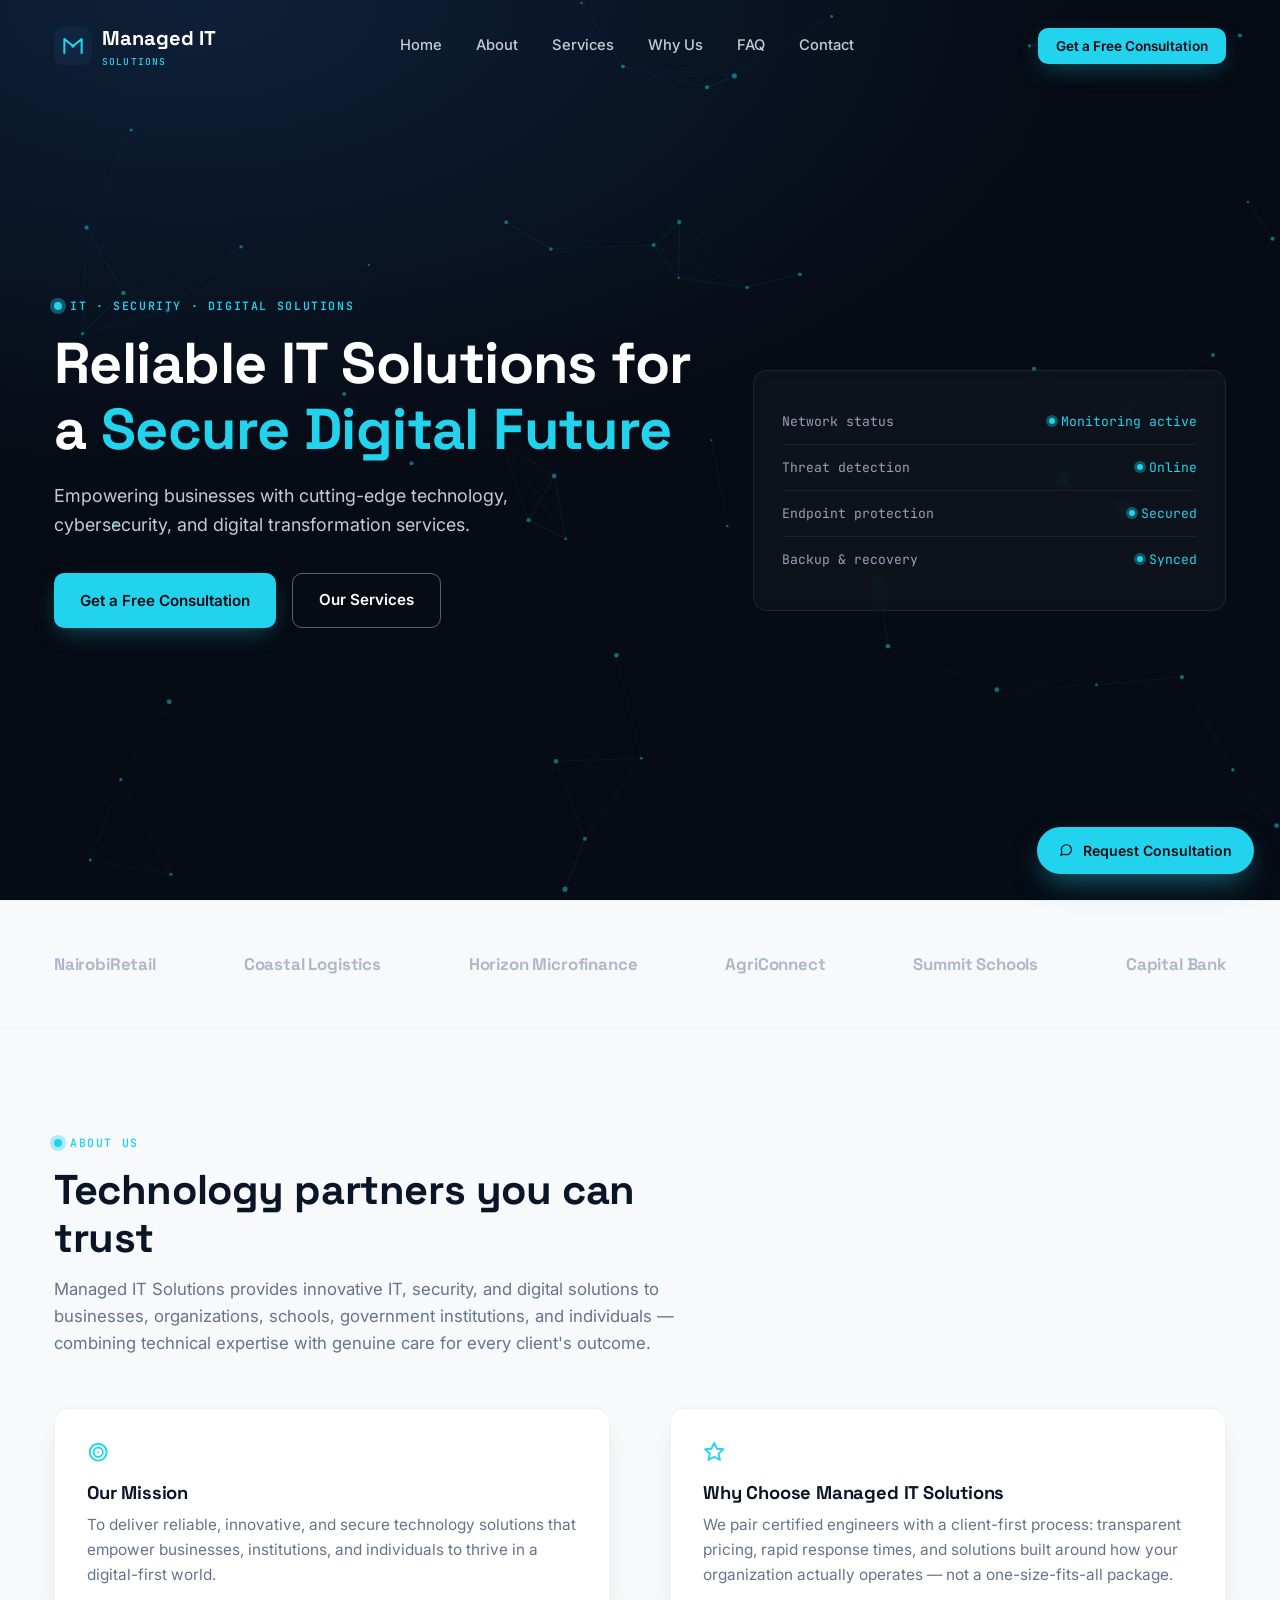
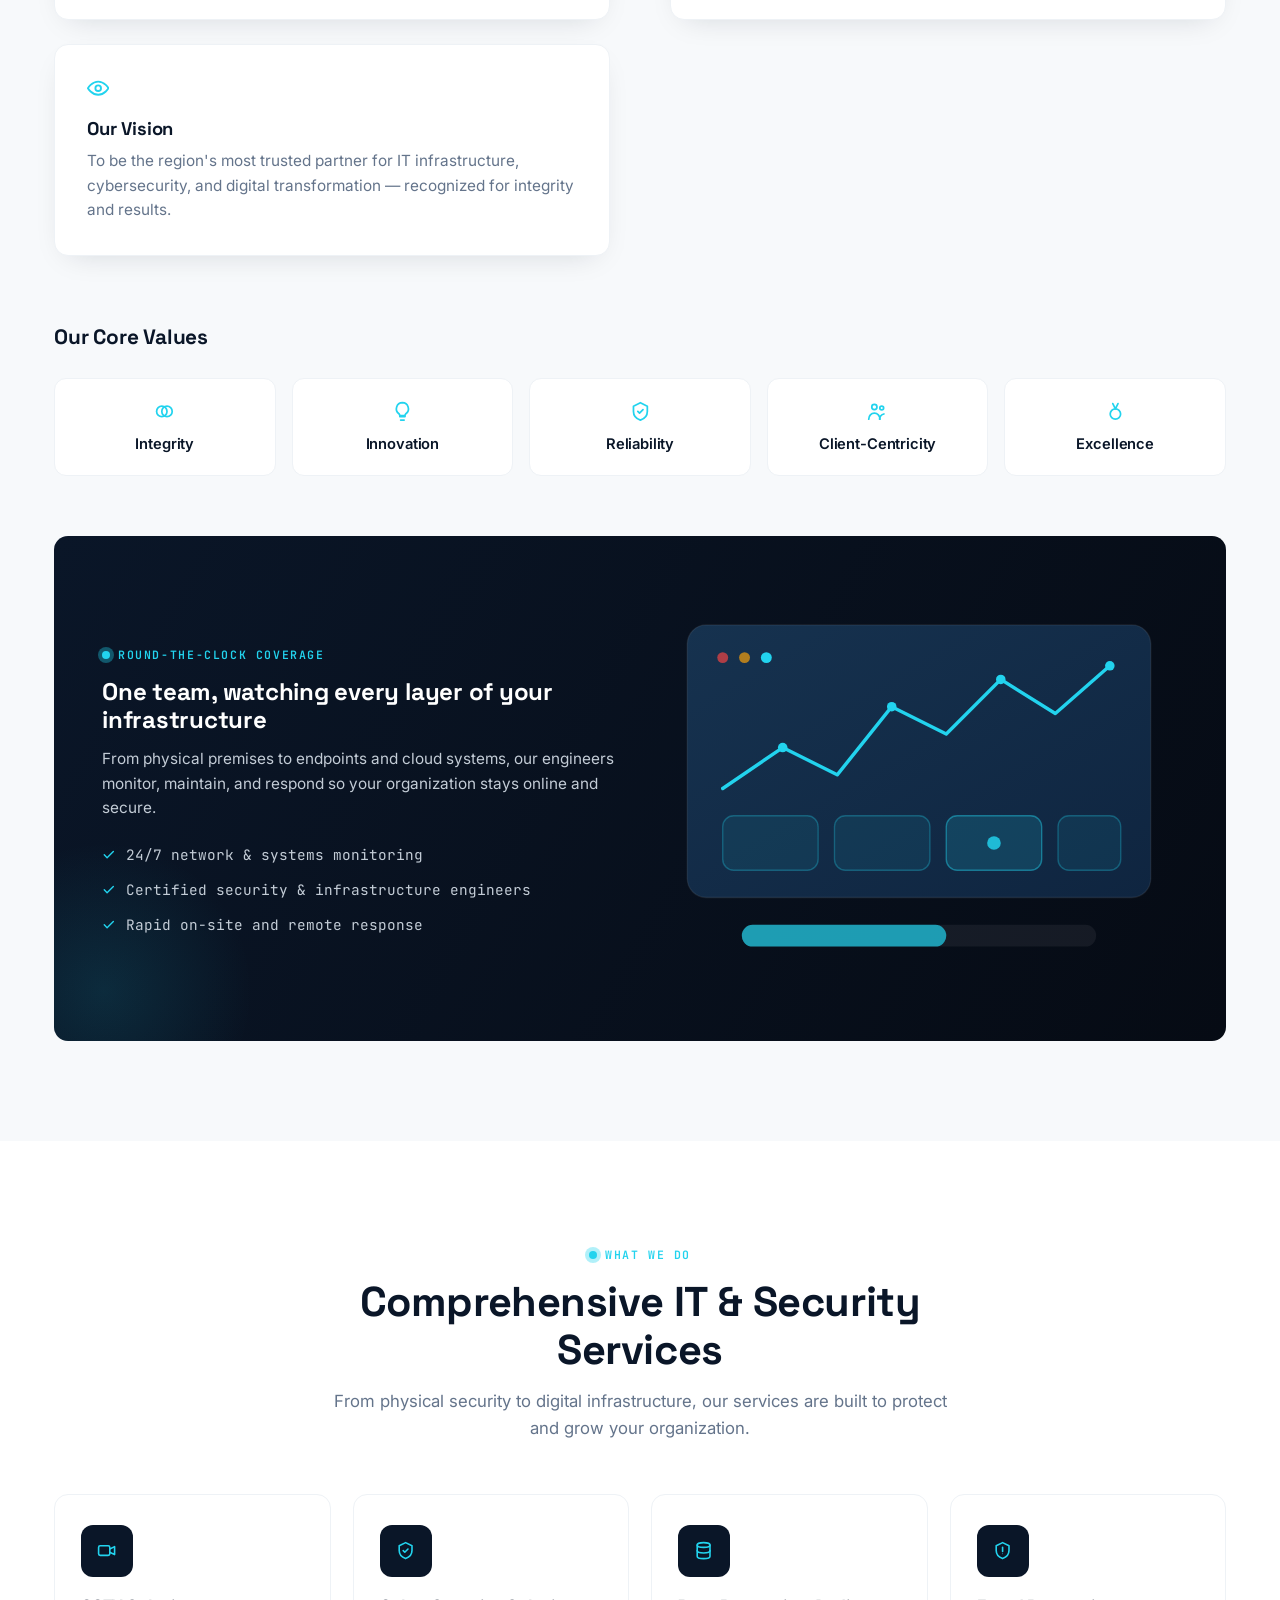
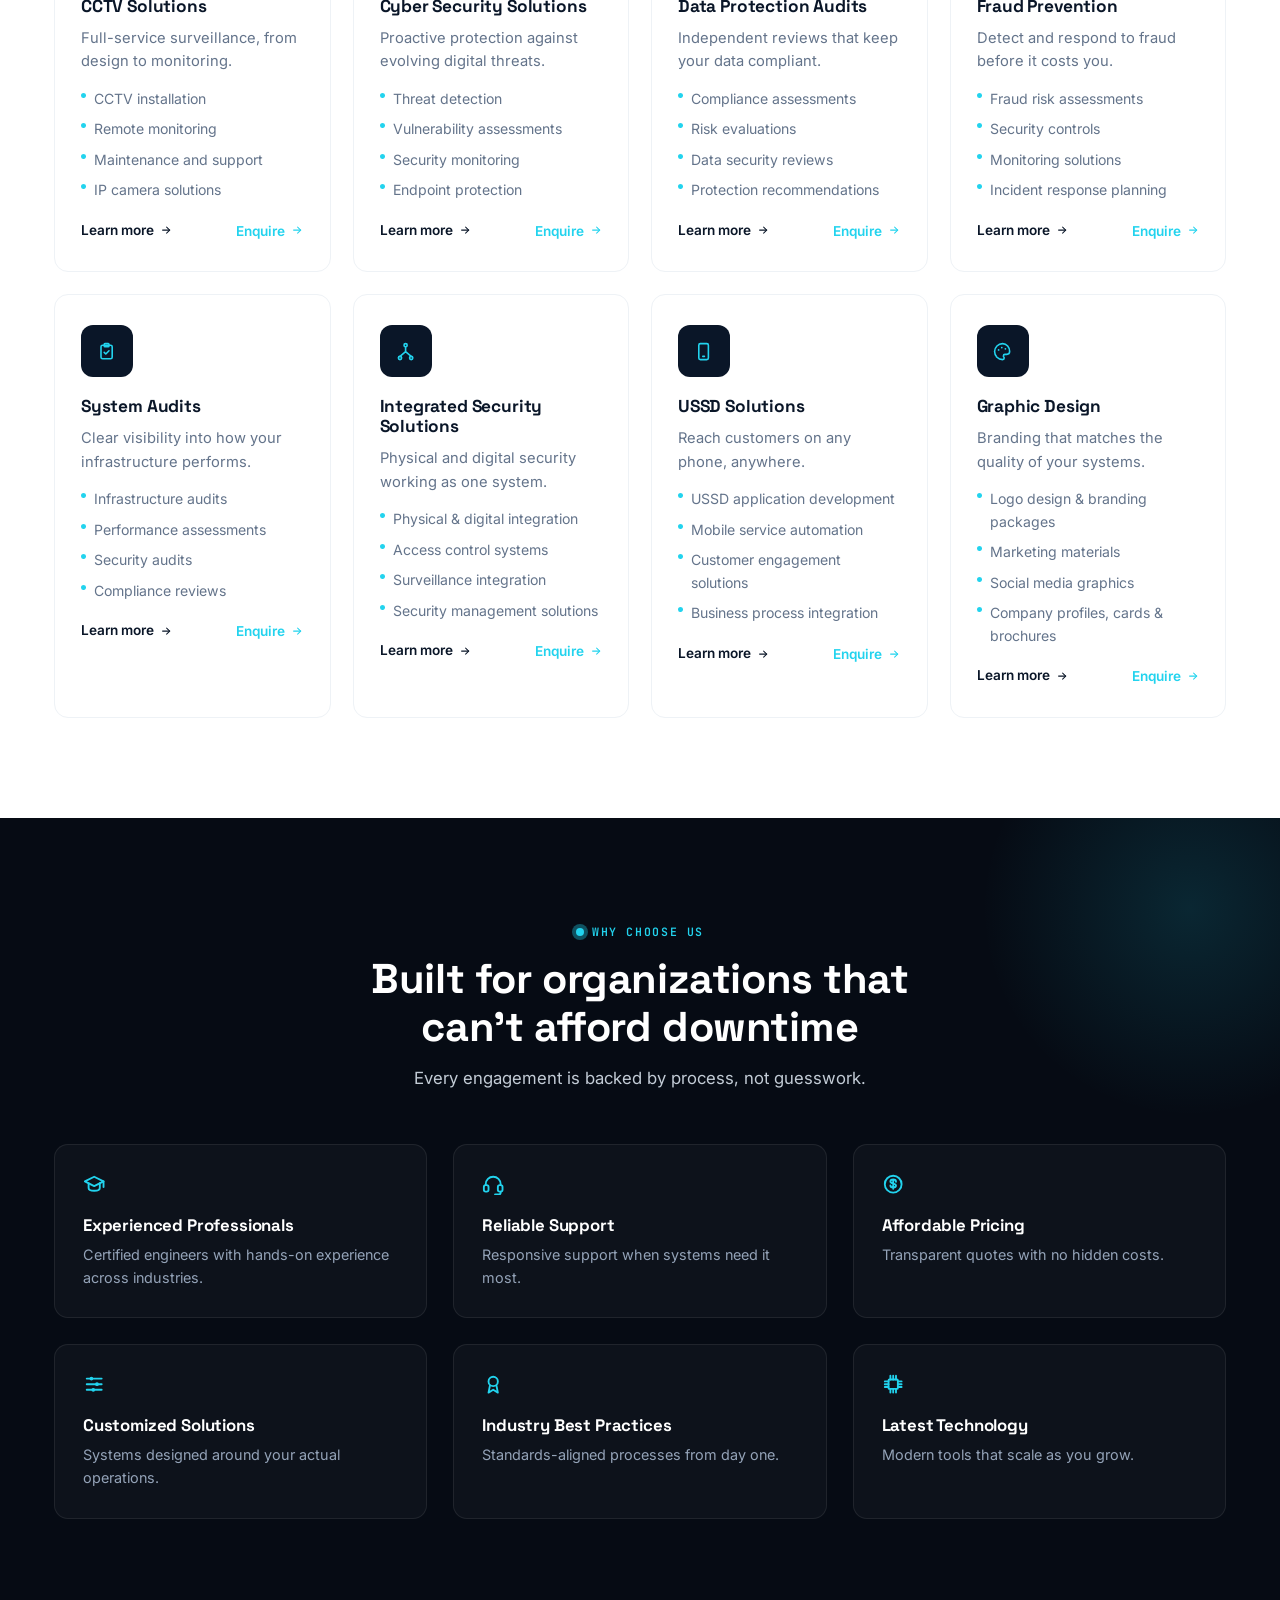
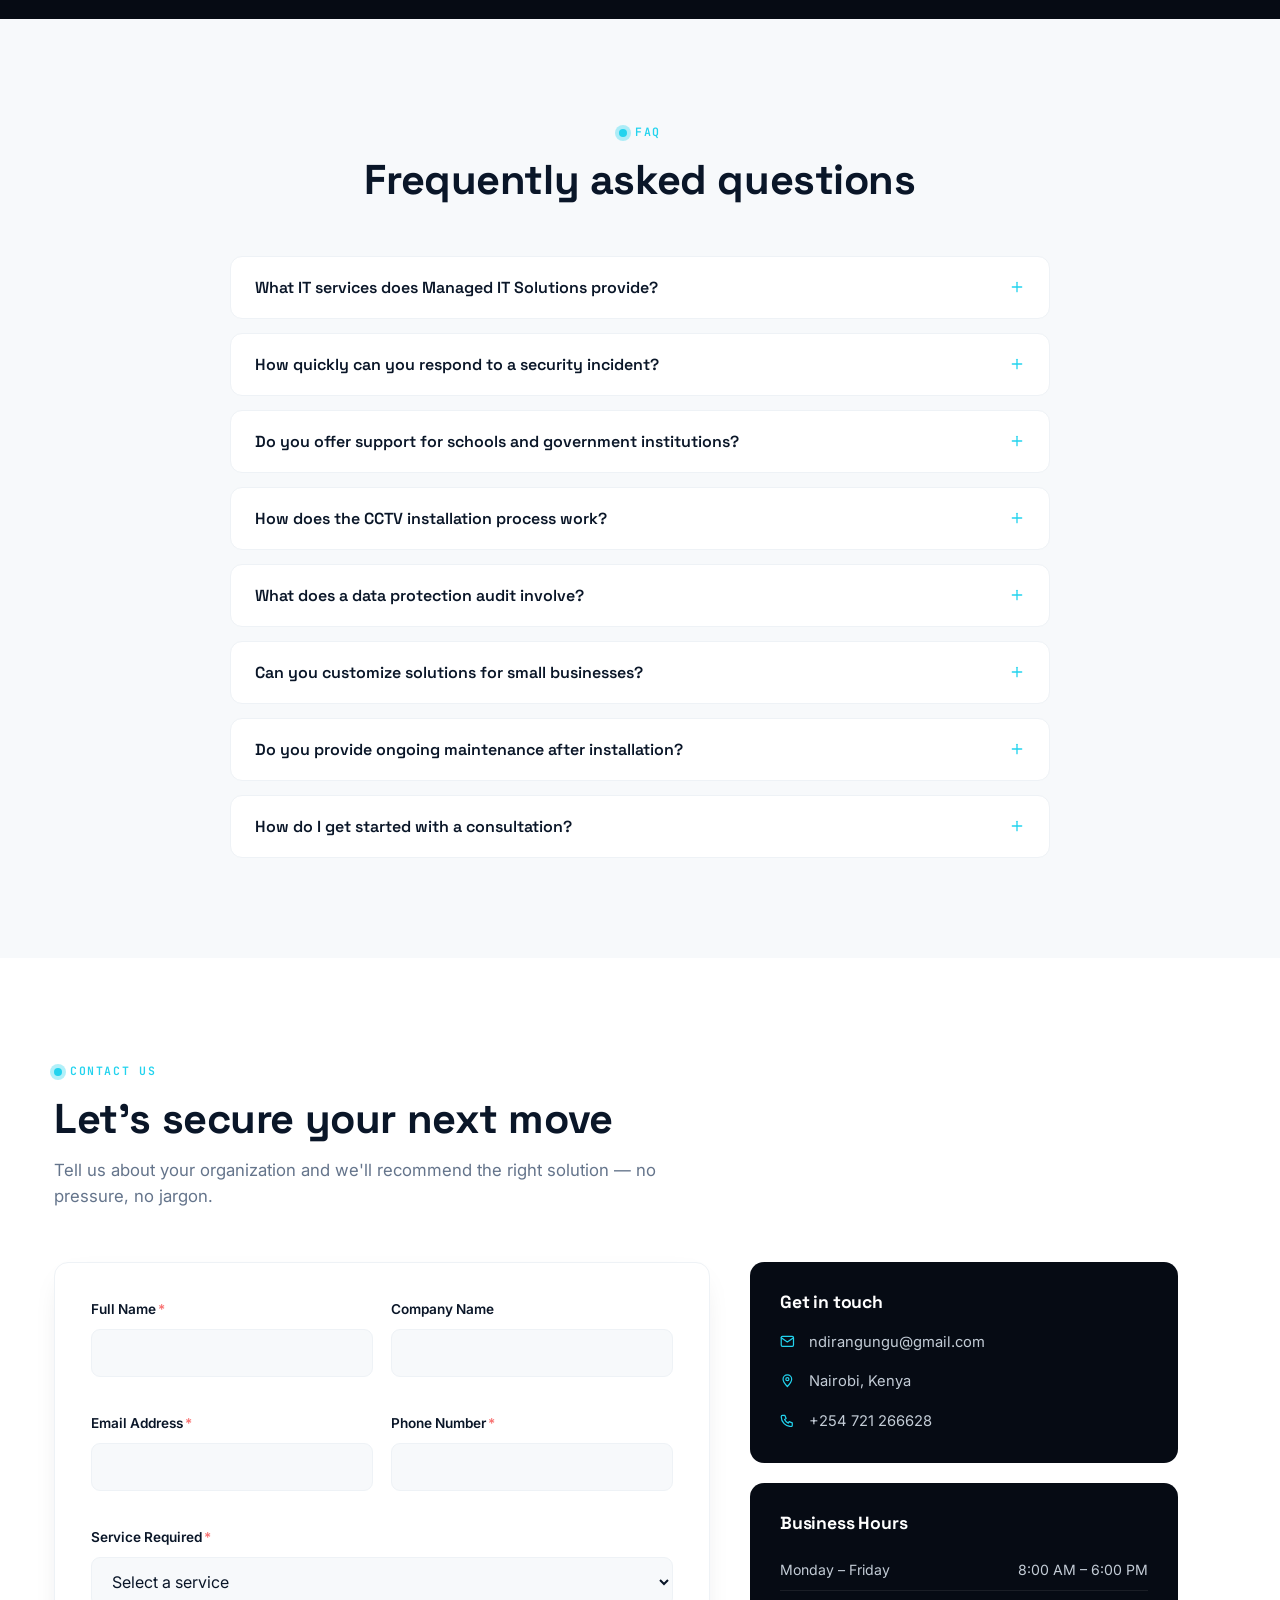
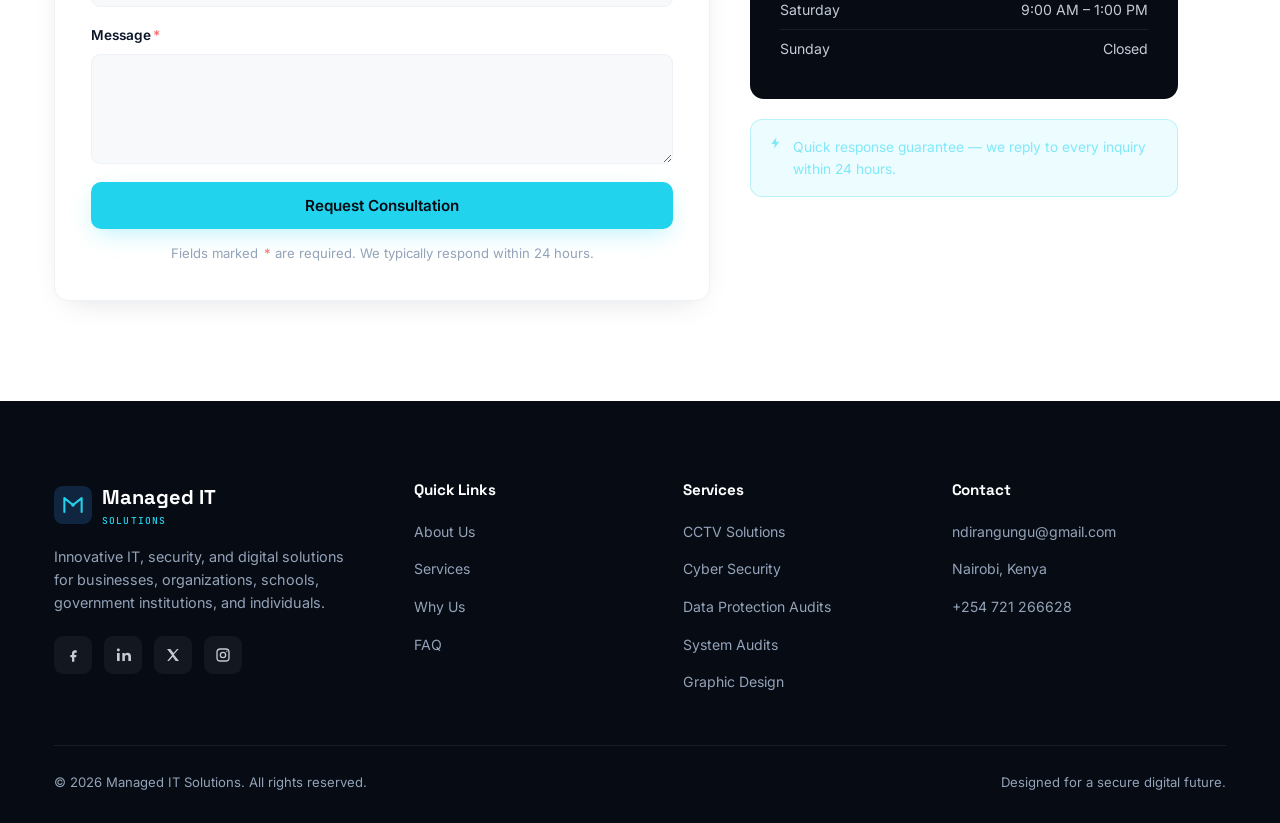
==== index.html @ 395b7878 "Add files via upload" ====
<!DOCTYPE html>
<html lang="en">
<head>
<meta charset="UTF-8">
<meta name="viewport" content="width=device-width, initial-scale=1.0, viewport-fit=cover">
<meta name="theme-color" content="#0a1628">
<title>Managed IT Solutions | IT, Security &amp; Digital Solutions</title>
<meta name="description" content="Managed IT Solutions delivers reliable IT infrastructure, cybersecurity, CCTV, data protection, fraud prevention, USSD and graphic design services to businesses, schools and government institutions.">
<meta name="keywords" content="IT solutions, cybersecurity, CCTV installation, data protection audit, fraud prevention, system audits, USSD solutions, graphic design, managed IT services">
<link rel="icon" type="image/svg+xml" href="assets/favicon.svg">
<link rel="icon" type="image/png" sizes="32x32" href="assets/favicon-32x32.png">
<link rel="icon" type="image/png" sizes="16x16" href="assets/favicon-16x16.png">
<link rel="shortcut icon" href="assets/favicon.ico">
<link rel="apple-touch-icon" sizes="180x180" href="assets/apple-touch-icon.png">
<link rel="manifest" href="assets/site.webmanifest">

<!-- IMPORTANT: replace https://www.YOURDOMAIN.com everywhere in this file once you register a domain -->
<link rel="canonical" href="https://www.YOURDOMAIN.com/">

<meta property="og:type" content="website">
<meta property="og:site_name" content="Managed IT Solutions">
<meta property="og:title" content="Managed IT Solutions | IT, Security & Digital Solutions">
<meta property="og:description" content="Managed IT Solutions delivers reliable IT infrastructure, cybersecurity, CCTV, data protection, fraud prevention, USSD and graphic design services to businesses, schools and government institutions.">
<meta property="og:url" content="https://www.YOURDOMAIN.com/">
<meta property="og:image" content="https://www.YOURDOMAIN.com/assets/og-image.png">
<meta property="og:image:width" content="1200">
<meta property="og:image:height" content="630">
<meta property="og:locale" content="en_KE">

<meta name="twitter:card" content="summary_large_image">
<meta name="twitter:title" content="Managed IT Solutions | IT, Security & Digital Solutions">
<meta name="twitter:description" content="Managed IT Solutions delivers reliable IT infrastructure, cybersecurity, CCTV, data protection, fraud prevention, USSD and graphic design services to businesses, schools and government institutions.">
<meta name="twitter:image" content="https://www.YOURDOMAIN.com/assets/og-image.png">

<script type="application/ld+json">
{
  "@context": "https://schema.org",
  "@type": "ProfessionalService",
  "name": "Managed IT Solutions",
  "description": "Innovative IT, security, and digital solutions for businesses, organizations, schools, and government institutions.",
  "url": "https://www.YOURDOMAIN.com/",
  "email": "ndirangungu@gmail.com",
  "telephone": "+254721266628",
  "image": "https://www.YOURDOMAIN.com/assets/og-image.png",
  "address": {
    "@type": "PostalAddress",
    "addressLocality": "Nairobi",
    "addressCountry": "KE"
  },
  "areaServed": "Kenya",
  "openingHoursSpecification": [
    { "@type": "OpeningHoursSpecification", "dayOfWeek": ["Monday","Tuesday","Wednesday","Thursday","Friday"], "opens": "08:00", "closes": "18:00" },
    { "@type": "OpeningHoursSpecification", "dayOfWeek": "Saturday", "opens": "09:00", "closes": "13:00" }
  ],
  "sameAs": [],
  "hasOfferCatalog": {
    "@type": "OfferCatalog",
    "name": "Services",
    "itemListElement": [
      { "@type": "Offer", "itemOffered": { "@type": "Service", "name": "CCTV Solutions", "url": "https://www.YOURDOMAIN.com/services/cctv-solutions.html" } },
      { "@type": "Offer", "itemOffered": { "@type": "Service", "name": "Cyber Security Solutions", "url": "https://www.YOURDOMAIN.com/services/cyber-security-solutions.html" } },
      { "@type": "Offer", "itemOffered": { "@type": "Service", "name": "Data Protection Audits", "url": "https://www.YOURDOMAIN.com/services/data-protection-audits.html" } },
      { "@type": "Offer", "itemOffered": { "@type": "Service", "name": "Fraud Prevention", "url": "https://www.YOURDOMAIN.com/services/fraud-prevention.html" } },
      { "@type": "Offer", "itemOffered": { "@type": "Service", "name": "System Audits", "url": "https://www.YOURDOMAIN.com/services/system-audits.html" } },
      { "@type": "Offer", "itemOffered": { "@type": "Service", "name": "Integrated Security Solutions", "url": "https://www.YOURDOMAIN.com/services/integrated-security-solutions.html" } },
      { "@type": "Offer", "itemOffered": { "@type": "Service", "name": "USSD Solutions", "url": "https://www.YOURDOMAIN.com/services/ussd-solutions.html" } },
      { "@type": "Offer", "itemOffered": { "@type": "Service", "name": "Graphic Design", "url": "https://www.YOURDOMAIN.com/services/graphic-design.html" } }
    ]
  }
}
</script>

<link rel="preconnect" href="https://fonts.googleapis.com">
<link rel="preconnect" href="https://fonts.gstatic.com" crossorigin>
<link href="https://fonts.googleapis.com/css2?family=Space+Grotesk:wght@500;600;700&family=Inter:wght@400;500;600;700&family=JetBrains+Mono:wght@400;500;600&display=swap" rel="stylesheet">
<style>
:root{
  --navy-950:#060b14;
  --navy-900:#0a1628;
  --navy-800:#0f2540;
  --navy-700:#16324f;
  --navy-600:#1c3f63;
  --cyan-400:#22d3ee;
  --cyan-300:#7fe8fa;
  --cyan-glow:rgba(34,211,238,.35);
  --white:#ffffff;
  --slate-50:#f7f9fb;
  --slate-100:#eef2f6;
  --slate-300:#c3ccd6;
  --slate-400:#94a3b8;
  --slate-500:#64748b;
  --slate-700:#334155;
  --error-400:#f87171;
  --error-glow:rgba(248,113,113,.25);
  --font-display:'Space Grotesk',sans-serif;
  --font-body:'Inter',sans-serif;
  --font-mono:'JetBrains Mono',monospace;
  --shadow-soft:0 20px 50px -20px rgba(10,22,40,.25);
  --shadow-card:0 10px 30px -15px rgba(10,22,40,.18);
  --radius:14px;
  --container:1220px;
}
*{margin:0;padding:0;box-sizing:border-box;}
html{scroll-behavior:smooth;}
@media (prefers-reduced-motion: reduce){
  html{scroll-behavior:auto;}
  *{animation-duration:.01ms !important;animation-iteration-count:1 !important;transition-duration:.01ms !important;scroll-behavior:auto !important;}
}
body{
  font-family:var(--font-body);
  color:var(--slate-700);
  background:var(--white);
  line-height:1.6;
  -webkit-font-smoothing:antialiased;
  overflow-x:hidden;
  width:100%;
  -webkit-tap-highlight-color:transparent;
  font-size:16px;
}
img,svg,canvas{display:block;max-width:100%;}
.icon{width:1em;height:1em;display:inline-block;vertical-align:-0.14em;flex-shrink:0;}
.icon-dot{width:.45em;height:.45em;vertical-align:0;}
a{text-decoration:none;color:inherit;}
ul{list-style:none;}
button{font-family:inherit;cursor:pointer;border:none;background:none;}
input,select,textarea{font-family:inherit;font-size:16px;}
.container{max-width:var(--container);margin:0 auto;padding:0 24px;}
@media(max-width:480px){.container{padding:0 18px;}}
h1,h2,h3,h4{font-family:var(--font-display);color:var(--navy-900);line-height:1.15;letter-spacing:-.01em;}
.eyebrow{
  font-family:var(--font-mono);
  font-size:.72rem;
  letter-spacing:.14em;
  text-transform:uppercase;
  color:var(--cyan-400);
  display:inline-flex;
  align-items:center;
  gap:8px;
  margin-bottom:14px;
  font-weight:600;
}
.eyebrow::before{
  content:"";
  width:8px;height:8px;border-radius:50%;
  background:var(--cyan-400);
  box-shadow:0 0 0 4px var(--cyan-glow);
}
.section-head{max-width:640px;margin-bottom:52px;}
.section-head.center{margin-left:auto;margin-right:auto;text-align:center;}
.section-head h2{font-size:clamp(1.8rem,3.4vw,2.6rem);margin-bottom:14px;}
.section-head p{color:var(--slate-500);font-size:1.05rem;}
@media(max-width:480px){
  .section-head{margin-bottom:36px;}
  .section-head p{font-size:.96rem;}
}
section{padding:100px 0;}
@media(max-width:768px){section{padding:70px 0;}}
@media(max-width:480px){section{padding:54px 0;}}

/* ===== Loader ===== */
#loader{
  position:fixed;inset:0;background:var(--navy-950);
  display:flex;align-items:center;justify-content:center;
  z-index:9999;transition:opacity .6s ease, visibility .6s ease;
}
#loader.hidden{opacity:0;visibility:hidden;}
.loader-mark{position:relative;width:64px;height:64px;}
.loader-ring{position:absolute;inset:0;border-radius:50%;border:2px solid rgba(34,211,238,.15);border-top-color:var(--cyan-400);animation:spin 1s linear infinite;}
.loader-mark span{
  position:absolute;inset:0;display:flex;align-items:center;justify-content:center;
  font-family:var(--font-display);font-weight:700;color:var(--cyan-400);font-size:1.1rem;
}
@keyframes spin{to{transform:rotate(360deg);}}

/* ===== Buttons ===== */
.btn{
  display:inline-flex;align-items:center;justify-content:center;gap:8px;
  padding:14px 26px;border-radius:10px;font-weight:600;font-size:.95rem;
  transition:transform .25s ease, box-shadow .25s ease, background .25s ease, color .25s ease, border-color .25s ease;
  white-space:nowrap;
}
.btn-primary{background:var(--cyan-400);color:var(--navy-950);box-shadow:0 8px 24px -6px var(--cyan-glow);}
.btn-primary:hover{transform:translateY(-2px);box-shadow:0 14px 30px -8px var(--cyan-glow);}
.btn-outline{border:1.5px solid rgba(255,255,255,.35);color:var(--white);background:transparent;}
.btn-outline:hover{border-color:var(--cyan-400);color:var(--cyan-400);transform:translateY(-2px);}
.btn-outline-dark{border:1.5px solid var(--navy-800);color:var(--navy-900);background:transparent;}
.btn-outline-dark:hover{background:var(--navy-900);color:var(--white);}
.btn-block{width:100%;}
.btn-sm{padding:10px 18px;font-size:.85rem;}

/* ===== Nav ===== */
header{
  position:fixed;top:0;left:0;right:0;z-index:1000;
  background:rgba(10,22,40,0);
  transition:background .35s ease, box-shadow .35s ease, padding .35s ease;
  padding:22px 0;
}
header.scrolled{background:rgba(6,11,20,.92);backdrop-filter:blur(10px);box-shadow:0 10px 30px -15px rgba(0,0,0,.4);padding:14px 0;}
.nav-wrap{display:flex;align-items:center;justify-content:space-between;}
.logo{display:flex;align-items:center;gap:10px;font-family:var(--font-display);font-weight:700;font-size:1.25rem;color:var(--white);}
.logo-mark{width:38px;height:38px;flex-shrink:0;}
.logo small{display:block;font-family:var(--font-mono);font-size:.6rem;letter-spacing:.12em;color:var(--cyan-400);font-weight:500;}
@media(max-width:380px){
  .logo{font-size:1.05rem;gap:8px;}
  .logo-mark{width:32px;height:32px;}
}
.nav-links{display:flex;align-items:center;gap:34px;}
.nav-links a{color:var(--slate-300);font-size:.92rem;font-weight:500;position:relative;padding:4px 0;transition:color .25s ease;}
.nav-links a::after{content:"";position:absolute;left:0;bottom:-2px;width:0;height:2px;background:var(--cyan-400);transition:width .25s ease;}
.nav-links a:hover{color:var(--white);}
.nav-links a:hover::after{width:100%;}
.nav-cta{display:flex;align-items:center;gap:18px;}
.nav-toggle{display:none;flex-direction:column;gap:5px;width:44px;height:44px;align-items:center;justify-content:center;flex-shrink:0;}
.nav-toggle span{height:2px;width:24px;background:var(--white);border-radius:2px;transition:transform .3s ease, opacity .3s ease;}
@media(max-width:960px){
  .nav-links{
    position:fixed;top:0;right:0;height:100vh;width:min(78vw,320px);
    background:var(--navy-950);flex-direction:column;justify-content:center;align-items:flex-start;
    padding:40px;gap:26px;transform:translateX(100%);transition:transform .35s ease;
    box-shadow:-20px 0 50px rgba(0,0,0,.4);
  }
  .nav-links.open{transform:translateX(0);}
  .nav-links a{font-size:1.1rem;}
  .nav-cta .btn-primary{display:none;}
  .nav-toggle{display:flex;}
  .nav-toggle.open span:nth-child(1){transform:translateY(7px) rotate(45deg);}
  .nav-toggle.open span:nth-child(2){opacity:0;}
  .nav-toggle.open span:nth-child(3){transform:translateY(-7px) rotate(-45deg);}
}

/* ===== Hero ===== */
.hero{
  position:relative;
  min-height:100vh;
  min-height:100svh;
  display:flex;align-items:center;
  background:radial-gradient(120% 90% at 15% 0%, #0e2038 0%, var(--navy-950) 60%);
  overflow:hidden;
  padding-top:120px;
  padding-bottom:40px;
}
@media(max-width:600px){
  .hero{min-height:auto;padding-top:104px;padding-bottom:50px;}
}
.hero canvas{position:absolute;inset:0;width:100%;height:100%;opacity:.55;}
.hero-inner{position:relative;z-index:2;}
.hero-grid{display:grid;grid-template-columns:1.15fr .85fr;gap:60px;align-items:center;}
@media(max-width:960px){.hero-grid{grid-template-columns:1fr;}}
.hero-text h1{color:var(--white);font-size:clamp(2.2rem,5vw,3.6rem);margin-bottom:20px;}
.hero-text h1 .accent{color:var(--cyan-400);}
.hero-text p{color:var(--slate-300);font-size:1.12rem;max-width:520px;margin-bottom:34px;}
.hero-actions{display:flex;gap:16px;flex-wrap:wrap;margin-bottom:60px;}
@media(max-width:480px){
  .hero-actions{flex-direction:column;gap:12px;margin-bottom:44px;}
  .hero-actions .btn{width:100%;}
}
.hero-panel{
  background:rgba(255,255,255,.03);border:1px solid rgba(255,255,255,.08);
  border-radius:var(--radius);padding:28px;backdrop-filter:blur(6px);
}
@media(max-width:480px){.hero-panel{padding:20px;}}
.hero-panel-row{display:flex;justify-content:space-between;align-items:center;padding:12px 0;border-bottom:1px solid rgba(255,255,255,.06);font-family:var(--font-mono);font-size:.82rem;color:var(--slate-400);}
.hero-panel-row:last-child{border-bottom:none;}
.hero-panel-row span.status{color:var(--cyan-400);display:flex;align-items:center;gap:6px;}
.hero-panel-row span.status::before{content:"";width:6px;height:6px;border-radius:50%;background:var(--cyan-400);box-shadow:0 0 0 3px var(--cyan-glow);}
/* ===== Reveal ===== */
.reveal{opacity:0;transform:translateY(28px);transition:opacity .7s ease, transform .7s ease;}
.reveal.in{opacity:1;transform:translateY(0);}

/* ===== About ===== */
.about-bg{background:var(--slate-50);}
.about-grid{display:grid;grid-template-columns:1fr 1fr;gap:60px;align-items:start;margin-bottom:70px;}
@media(max-width:860px){.about-grid{grid-template-columns:1fr;gap:36px;}}
.mv-card{background:var(--white);border-radius:var(--radius);padding:32px;box-shadow:var(--shadow-card);border:1px solid var(--slate-100);}
@media(max-width:480px){.mv-card{padding:22px;}}
.mv-card + .mv-card{margin-top:24px;}
.mv-card .icon{color:var(--cyan-400);font-size:1.4rem;margin-bottom:14px;}
.mv-card h3{font-size:1.15rem;margin-bottom:10px;}
.mv-card p{color:var(--slate-500);font-size:.96rem;}
.values-grid{display:grid;grid-template-columns:repeat(5,1fr);gap:16px;}
@media(max-width:860px){.values-grid{grid-template-columns:repeat(2,1fr);}}
@media(max-width:380px){.values-grid{grid-template-columns:1fr;}}
.value-chip{background:var(--white);border:1px solid var(--slate-100);border-radius:12px;padding:22px 16px;text-align:center;transition:transform .25s ease, box-shadow .25s ease;}
.value-chip:hover{transform:translateY(-4px);box-shadow:var(--shadow-card);}
.value-chip .icon{color:var(--cyan-400);font-size:1.3rem;margin-bottom:10px;}
.value-chip h4{font-size:.92rem;color:var(--navy-900);font-family:var(--font-body);font-weight:600;}

.capability-panel{
  margin-top:60px;background:linear-gradient(120deg,var(--navy-900),var(--navy-950));
  border-radius:var(--radius);padding:48px;display:grid;grid-template-columns:1fr 1fr;gap:40px;align-items:center;
  overflow:hidden;position:relative;
}
.capability-panel::after{
  content:"";position:absolute;left:-100px;bottom:-100px;width:300px;height:300px;
  background:radial-gradient(circle,var(--cyan-glow),transparent 70%);opacity:.35;
}
.capability-text{position:relative;z-index:1;}
.capability-text h3{color:var(--white);font-size:1.5rem;margin-bottom:14px;}
.capability-text p{color:var(--slate-300);font-size:.96rem;margin-bottom:22px;}
.capability-list{display:flex;flex-direction:column;gap:12px;}
.capability-list li{display:flex;align-items:center;gap:10px;color:var(--slate-300);font-size:.9rem;font-family:var(--font-mono);}
.capability-list li .icon{color:var(--cyan-400);font-size:.85rem;flex-shrink:0;}
.capability-art{position:relative;z-index:1;}
@media(max-width:860px){
  .capability-panel{grid-template-columns:1fr;padding:32px;text-align:left;}
  .capability-art{order:-1;}
}
@media(max-width:480px){.capability-panel{padding:24px;margin-top:40px;}}

/* ===== Services ===== */
.services-grid{display:grid;grid-template-columns:repeat(4,1fr);gap:22px;}
@media(max-width:1080px){.services-grid{grid-template-columns:repeat(2,1fr);}}
@media(max-width:560px){.services-grid{grid-template-columns:1fr;}}
.service-card{
  background:var(--white);border:1px solid var(--slate-100);border-radius:var(--radius);
  padding:30px 26px;transition:transform .3s ease, box-shadow .3s ease, border-color .3s ease;
  position:relative;overflow:hidden;
}
@media(max-width:480px){.service-card{padding:24px 20px;}}
.service-card::before{
  content:"";position:absolute;top:0;left:0;width:100%;height:3px;
  background:linear-gradient(90deg,var(--cyan-400),transparent);
  transform:scaleX(0);transform-origin:left;transition:transform .35s ease;
}
.service-card:hover{transform:translateY(-6px);box-shadow:var(--shadow-soft);border-color:transparent;}
.service-card:hover::before{transform:scaleX(1);}
.service-icon{
  width:52px;height:52px;border-radius:12px;background:var(--navy-900);
  display:flex;align-items:center;justify-content:center;color:var(--cyan-400);
  font-size:1.2rem;margin-bottom:20px;
}
.service-card h3{font-size:1.08rem;margin-bottom:10px;}
.service-card ul{margin-top:14px;display:flex;flex-direction:column;gap:8px;}
.service-card ul li{font-size:.88rem;color:var(--slate-500);display:flex;align-items:flex-start;gap:8px;}
.service-card ul li .icon{color:var(--cyan-400);font-size:.7rem;margin-top:5px;}
.service-card-actions{display:flex;align-items:center;justify-content:space-between;gap:14px;margin-top:18px;flex-wrap:wrap;}
.service-link,.service-cta{
  display:inline-flex;align-items:center;gap:6px;padding:0;
  font-weight:600;font-size:.85rem;font-family:var(--font-body);
  transition:gap .2s ease, color .2s ease;
}
.service-link{color:var(--navy-900);}
.service-link:hover{gap:10px;color:var(--cyan-400);}
.service-cta{color:var(--cyan-400);}
.service-cta:hover{gap:10px;color:var(--navy-900);}
.service-link .icon,.service-cta .icon{width:.9em;height:.9em;}

/* ===== Why choose us ===== */
.why-band{background:var(--navy-950);position:relative;overflow:hidden;}
.why-band::after{
  content:"";position:absolute;right:-120px;top:-120px;width:420px;height:420px;
  background:radial-gradient(circle,var(--cyan-glow),transparent 70%);opacity:.4;
}
.why-band .section-head h2, .why-band .section-head p{color:var(--white);}
.why-band .section-head p{color:var(--slate-300);}
.why-grid{display:grid;grid-template-columns:repeat(3,1fr);gap:26px;position:relative;z-index:1;}
@media(max-width:860px){.why-grid{grid-template-columns:1fr 1fr;}}
@media(max-width:560px){.why-grid{grid-template-columns:1fr;}}
.why-item{background:rgba(255,255,255,.03);border:1px solid rgba(255,255,255,.08);border-radius:var(--radius);padding:28px;transition:background .3s ease, transform .3s ease;}
@media(max-width:480px){.why-item{padding:20px;}}
.why-item:hover{background:rgba(255,255,255,.06);transform:translateY(-4px);}
.why-item .icon{color:var(--cyan-400);font-size:1.4rem;margin-bottom:16px;}
.why-item h3{color:var(--white);font-size:1.05rem;margin-bottom:8px;}
.why-item p{color:var(--slate-400);font-size:.9rem;}

/* ===== Client logos ===== */
.logos-strip{background:var(--slate-50);padding:50px 0;border-top:1px solid var(--slate-100);border-bottom:1px solid var(--slate-100);}
.logos-row{display:flex;flex-wrap:wrap;justify-content:space-between;align-items:center;gap:30px;}
.logo-item{font-family:var(--font-display);font-weight:700;color:var(--slate-400);font-size:1.05rem;letter-spacing:-.01em;opacity:.75;transition:opacity .25s ease, color .25s ease;}
.logo-item:hover{opacity:1;color:var(--navy-800);}

/* ===== FAQ ===== */
.faq-list{max-width:820px;margin:0 auto;display:flex;flex-direction:column;gap:14px;}
.faq-item{border:1px solid var(--slate-100);border-radius:12px;overflow:hidden;background:var(--white);}
.faq-q{
  width:100%;display:flex;justify-content:space-between;align-items:center;gap:16px;
  padding:20px 24px;text-align:left;font-family:var(--font-display);font-weight:600;color:var(--navy-900);font-size:1rem;
  min-height:44px;
}
@media(max-width:480px){
  .faq-q{padding:16px 18px;font-size:.92rem;}
  .faq-a p{padding:0 18px 18px;}
}
.faq-q .icon{color:var(--cyan-400);transition:transform .3s ease;flex-shrink:0;}
.faq-item.open .faq-q .icon{transform:rotate(45deg);}
.faq-a{max-height:0;overflow:hidden;transition:max-height .35s ease;}
.faq-a p{padding:0 24px 22px;color:var(--slate-500);font-size:.94rem;}
.faq-item.open .faq-a{max-height:220px;}

/* ===== Contact ===== */
.contact-grid{display:grid;grid-template-columns:1.1fr .9fr;gap:40px;align-items:start;}
@media(max-width:960px){.contact-grid{grid-template-columns:1fr;}}
.contact-form{background:var(--white);border:1px solid var(--slate-100);border-radius:var(--radius);padding:36px;box-shadow:var(--shadow-card);}
@media(max-width:480px){.contact-form{padding:24px 20px;}}
.form-row{display:grid;grid-template-columns:1fr 1fr;gap:18px;margin-bottom:18px;}
@media(max-width:560px){.form-row{grid-template-columns:1fr;}}
.field{display:flex;flex-direction:column;gap:8px;margin-bottom:18px;}
.field label{font-size:.85rem;font-weight:600;color:var(--navy-900);}
.required-mark{color:var(--error-400);margin-left:2px;}
.field input,.field select,.field textarea{
  padding:13px 16px;border:1.5px solid var(--slate-100);border-radius:9px;background:var(--slate-50);
  color:var(--navy-900);transition:border-color .25s ease, background .25s ease, box-shadow .25s ease;
}
.field input:focus,.field select:focus,.field textarea:focus{outline:none;border-color:var(--cyan-400);background:var(--white);}
.field input.invalid,.field select.invalid,.field textarea.invalid{border-color:var(--error-400);background:var(--white);box-shadow:0 0 0 3px var(--error-glow);}
.field textarea{resize:vertical;min-height:110px;}
.field-error{display:none;align-items:center;gap:6px;color:var(--error-400);font-size:.8rem;}
.field-error.show{display:flex;}
.field-error .icon{width:.9em;height:.9em;flex-shrink:0;}
.form-note{font-size:.82rem;color:var(--slate-400);margin-top:14px;text-align:center;}
.form-success{display:none;text-align:center;padding:40px 10px;}
.form-success.show{display:block;}
.form-success .icon{font-size:2.4rem;color:var(--cyan-400);margin-bottom:14px;}
.form-success h3{margin-bottom:8px;}
.form-success p{color:var(--slate-500);}

.contact-info{display:flex;flex-direction:column;gap:20px;}
.info-card{background:var(--navy-950);border-radius:var(--radius);padding:30px;color:var(--white);}
@media(max-width:480px){.info-card{padding:22px;}}
.info-card h3{color:var(--white);font-size:1.1rem;margin-bottom:18px;}
.info-row{display:flex;align-items:flex-start;gap:14px;margin-bottom:16px;font-size:.92rem;color:var(--slate-300);}
.info-row a{transition:color .2s ease;}
.info-row a:hover{color:var(--cyan-400);}
.info-row:last-child{margin-bottom:0;}
.info-row .icon{color:var(--cyan-400);margin-top:3px;}
.hours-row{display:flex;justify-content:space-between;font-size:.88rem;color:var(--slate-300);padding:8px 0;border-bottom:1px solid rgba(255,255,255,.08);}
.hours-row:last-child{border-bottom:none;}
.guarantee{
  background:rgba(34,211,238,.08);border:1px solid rgba(34,211,238,.25);border-radius:12px;
  padding:16px 18px;font-size:.86rem;color:var(--cyan-300);display:flex;gap:10px;align-items:flex-start;
}
/* ===== Footer ===== */
footer{background:var(--navy-950);color:var(--slate-400);padding:80px 0 30px;}
@media(max-width:480px){footer{padding:54px 0 26px;}}
.footer-grid{display:grid;grid-template-columns:1.4fr 1fr 1fr 1.2fr;gap:40px;padding-bottom:50px;border-bottom:1px solid rgba(255,255,255,.08);}
@media(max-width:860px){.footer-grid{grid-template-columns:1fr 1fr;}}
@media(max-width:560px){.footer-grid{grid-template-columns:1fr;}}
.footer-brand p{font-size:.9rem;margin:16px 0 22px;max-width:300px;color:var(--slate-400);}
.social-row{display:flex;gap:12px;}
.social-row a{width:38px;height:38px;border-radius:9px;background:rgba(255,255,255,.05);display:flex;align-items:center;justify-content:center;color:var(--slate-300);transition:background .25s ease, color .25s ease;}
.social-row a:hover{background:var(--cyan-400);color:var(--navy-950);}
.footer-col h4{color:var(--white);font-size:.95rem;margin-bottom:20px;font-family:var(--font-display);}
.footer-col ul{display:flex;flex-direction:column;gap:12px;}
.footer-col ul li a{font-size:.88rem;color:var(--slate-400);transition:color .25s ease;}
.footer-col ul li a:hover{color:var(--cyan-400);}
.footer-bottom{display:flex;justify-content:space-between;align-items:center;flex-wrap:wrap;gap:12px;padding-top:26px;font-size:.82rem;}
@media(max-width:480px){.footer-bottom{justify-content:center;text-align:center;}}

/* ===== Contact channel modal ===== */
.contact-modal-overlay{
  position:fixed;inset:0;z-index:2000;background:rgba(6,11,20,.72);backdrop-filter:blur(4px);
  display:flex;align-items:center;justify-content:center;padding:20px;
  opacity:0;visibility:hidden;transition:opacity .25s ease, visibility .25s ease;
}
.contact-modal-overlay.show{opacity:1;visibility:visible;}
.contact-modal{
  background:var(--white);border-radius:var(--radius);padding:36px;max-width:440px;width:100%;
  position:relative;box-shadow:0 30px 70px -20px rgba(0,0,0,.5);
  transform:translateY(14px) scale(.98);transition:transform .25s ease;
}
.contact-modal-overlay.show .contact-modal{transform:translateY(0) scale(1);}
.contact-modal-close{
  position:absolute;top:16px;right:16px;width:34px;height:34px;border-radius:50%;
  display:flex;align-items:center;justify-content:center;color:var(--slate-400);
  transition:background .2s ease, color .2s ease;
}
.contact-modal-close:hover{background:var(--slate-100);color:var(--navy-900);}
.contact-modal h3{font-size:1.25rem;margin-bottom:8px;padding-right:30px;}
.contact-modal p#contactModalSubtitle{color:var(--slate-500);font-size:.92rem;margin-bottom:24px;}
.contact-modal-actions{display:flex;flex-direction:column;gap:12px;}
.contact-modal-btn{
  display:flex;align-items:center;gap:14px;padding:16px;border:1.5px solid var(--slate-100);
  border-radius:12px;text-align:left;transition:border-color .2s ease, transform .2s ease, box-shadow .2s ease;
}
.contact-modal-btn:hover{transform:translateY(-2px);box-shadow:var(--shadow-card);}
.contact-modal-btn.gmail:hover{border-color:#ea4335;}
.contact-modal-btn.whatsapp:hover{border-color:#25d366;}
.contact-modal-btn.sms:hover{border-color:var(--cyan-400);}
.contact-modal-icon{
  width:44px;height:44px;border-radius:10px;display:flex;align-items:center;justify-content:center;flex-shrink:0;
}
.contact-modal-icon svg{width:22px;height:22px;}
.gmail-icon{background:rgba(234,67,53,.1);color:#ea4335;}
.whatsapp-icon{background:rgba(37,211,102,.1);color:#25d366;}
.sms-icon{background:rgba(34,211,238,.1);color:var(--cyan-400);}
.contact-modal-btn-text{display:flex;flex-direction:column;gap:2px;}
.contact-modal-btn-text strong{font-family:var(--font-display);font-size:.96rem;color:var(--navy-900);}
.contact-modal-btn-text small{font-size:.78rem;color:var(--slate-400);}
.contact-modal-note{margin-top:20px;font-size:.78rem;color:var(--slate-400);text-align:center;}
@media(max-width:480px){.contact-modal{padding:26px 22px;}}

/* ===== Floating buttons ===== */
.float-cta{
  position:fixed;bottom:26px;right:26px;z-index:900;
  background:var(--cyan-400);color:var(--navy-950);padding:15px 22px;border-radius:50px;
  font-weight:600;font-size:.88rem;display:flex;align-items:center;gap:10px;
  box-shadow:0 12px 30px -8px rgba(34,211,238,.5);
  transition:transform .25s ease;
  bottom:calc(26px + env(safe-area-inset-bottom));
  right:calc(26px + env(safe-area-inset-right));
}
.float-cta:hover{transform:translateY(-3px);}
#scrollTop{
  position:fixed;bottom:26px;left:26px;z-index:900;width:46px;height:46px;border-radius:50%;
  background:var(--navy-950);color:var(--cyan-400);display:flex;align-items:center;justify-content:center;
  opacity:0;visibility:hidden;transform:translateY(10px);
  transition:opacity .3s ease, transform .3s ease, visibility .3s ease;
  border:1px solid rgba(255,255,255,.1);
  bottom:calc(26px + env(safe-area-inset-bottom));
  left:calc(26px + env(safe-area-inset-left));
}
#scrollTop.show{opacity:1;visibility:visible;transform:translateY(0);}
@media(max-width:640px){
  .float-cta span{display:none;}
  .float-cta{padding:0;width:52px;height:52px;justify-content:center;border-radius:50%;bottom:calc(18px + env(safe-area-inset-bottom));right:calc(18px + env(safe-area-inset-right));}
  #scrollTop{width:42px;height:42px;bottom:calc(18px + env(safe-area-inset-bottom));left:calc(18px + env(safe-area-inset-left));}
}

.skip-link{position:absolute;left:-999px;top:0;background:var(--cyan-400);color:var(--navy-950);padding:12px 18px;z-index:10000;font-weight:600;border-radius:0 0 8px 0;}
.skip-link:focus{left:0;}
:focus-visible{outline:2px solid var(--cyan-400);outline-offset:3px;}
</style>
</head>
<body>

<a href="#main" class="skip-link">Skip to content</a>

<div id="loader"><div class="loader-mark"><div class="loader-ring"></div><span>M</span></div></div>

<header id="siteHeader">
  <div class="container nav-wrap">
    <a href="#home" class="logo">
      <svg class="logo-mark" viewBox="0 0 44 44" fill="none" xmlns="http://www.w3.org/2000/svg">
        <rect width="44" height="44" rx="10" fill="#0F2540"/>
        <path d="M12 30V14L22 22L32 14V30" stroke="#22D3EE" stroke-width="2.4" stroke-linecap="round" stroke-linejoin="round"/>
        <circle cx="22" cy="22" r="2" fill="#22D3EE"/>
      </svg>
      <span>Managed IT<br><small>SOLUTIONS</small></span>
    </a>
    <nav class="nav-links" id="navLinks">
      <a href="#home">Home</a>
      <a href="#about">About</a>
      <a href="#services">Services</a>
      <a href="#why">Why Us</a>
      <a href="#faq">FAQ</a>
      <a href="#contact">Contact</a>
    </nav>
    <div class="nav-cta">
      <button type="button" class="btn btn-primary btn-sm" data-consult-trigger>Get a Free Consultation</button>
      <button class="nav-toggle" id="navToggle" aria-label="Toggle menu" aria-expanded="false"><span></span><span></span><span></span></button>
    </div>
  </div>
</header>

<main id="main">

<!-- HERO -->
<section class="hero" id="home">
  <canvas id="netCanvas" aria-hidden="true"></canvas>
  <div class="container hero-inner">
    <div class="hero-grid">
      <div class="hero-text">
        <div class="eyebrow">IT &middot; SECURITY &middot; DIGITAL SOLUTIONS</div>
        <h1>Reliable IT Solutions for a <span class="accent">Secure Digital Future</span></h1>
        <p>Empowering businesses with cutting-edge technology, cybersecurity, and digital transformation services.</p>
        <div class="hero-actions">
          <button type="button" class="btn btn-primary" data-consult-trigger>Get a Free Consultation</button>
          <a href="#services" class="btn btn-outline">Our Services</a>
        </div>
      </div>
      <div class="hero-panel reveal">
        <div class="hero-panel-row"><span>Network status</span><span class="status">Monitoring active</span></div>
        <div class="hero-panel-row"><span>Threat detection</span><span class="status">Online</span></div>
        <div class="hero-panel-row"><span>Endpoint protection</span><span class="status">Secured</span></div>
        <div class="hero-panel-row"><span>Backup &amp; recovery</span><span class="status">Synced</span></div>
      </div>
    </div>
  </div>
</section>

<!-- LOGOS -->
<div class="logos-strip">
  <div class="container logos-row">
    <span class="logo-item">NairobiRetail</span>
    <span class="logo-item">Coastal Logistics</span>
    <span class="logo-item">Horizon Microfinance</span>
    <span class="logo-item">AgriConnect</span>
    <span class="logo-item">Summit Schools</span>
    <span class="logo-item">Capital Bank</span>
  </div>
</div>

<!-- ABOUT -->
<section class="about-bg" id="about">
  <div class="container">
    <div class="section-head reveal">
      <div class="eyebrow">About Us</div>
      <h2>Technology partners you can trust</h2>
      <p>Managed IT Solutions provides innovative IT, security, and digital solutions to businesses, organizations, schools, government institutions, and individuals — combining technical expertise with genuine care for every client's outcome.</p>
    </div>

    <div class="about-grid">
      <div class="reveal">
        <div class="mv-card">
          <svg class="icon" viewBox="0 0 24 24" fill="none" stroke="currentColor" stroke-width="2" stroke-linecap="round" stroke-linejoin="round"><circle cx="12" cy="12" r="9"/><circle cx="12" cy="12" r="5"/><circle cx="12" cy="12" r="1" fill="currentColor" stroke="none"/></svg>
          <h3>Our Mission</h3>
          <p>To deliver reliable, innovative, and secure technology solutions that empower businesses, institutions, and individuals to thrive in a digital-first world.</p>
        </div>
        <div class="mv-card">
          <svg class="icon" viewBox="0 0 24 24" fill="none" stroke="currentColor" stroke-width="2" stroke-linecap="round" stroke-linejoin="round"><path d="M1 12s4-7 11-7 11 7 11 7-4 7-11 7-11-7-11-7z"/><circle cx="12" cy="12" r="3"/></svg>
          <h3>Our Vision</h3>
          <p>To be the region's most trusted partner for IT infrastructure, cybersecurity, and digital transformation — recognized for integrity and results.</p>
        </div>
      </div>
      <div class="reveal">
        <div class="mv-card">
          <svg class="icon" viewBox="0 0 24 24" fill="none" stroke="currentColor" stroke-width="2" stroke-linecap="round" stroke-linejoin="round"><path d="M12 2l2.9 6.3 6.9.6-5.2 4.6 1.6 6.8L12 16.9 5.8 20.3l1.6-6.8L2.2 8.9l6.9-.6L12 2z"/></svg>
          <h3>Why Choose Managed IT Solutions</h3>
          <p>We pair certified engineers with a client-first process: transparent pricing, rapid response times, and solutions built around how your organization actually operates — not a one-size-fits-all package.</p>
        </div>
      </div>
    </div>

    <div class="section-head reveal" style="margin-bottom:28px;">
      <h3 style="font-size:1.3rem;">Our Core Values</h3>
    </div>
    <div class="values-grid reveal">
      <div class="value-chip"><svg class="icon" viewBox="0 0 24 24" fill="none" stroke="currentColor" stroke-width="2" stroke-linecap="round" stroke-linejoin="round"><circle cx="9" cy="12" r="6"/><circle cx="15" cy="12" r="6"/></svg><h4>Integrity</h4></div>
      <div class="value-chip"><svg class="icon" viewBox="0 0 24 24" fill="none" stroke="currentColor" stroke-width="2" stroke-linecap="round" stroke-linejoin="round"><path d="M9 18h6"/><path d="M10 22h4"/><path d="M12 2a7 7 0 00-4 12.7c.6.5 1 1.3 1 2.3h6c0-1 .4-1.8 1-2.3A7 7 0 0012 2z"/></svg><h4>Innovation</h4></div>
      <div class="value-chip"><svg class="icon" viewBox="0 0 24 24" fill="none" stroke="currentColor" stroke-width="2" stroke-linecap="round" stroke-linejoin="round"><path d="M12 2l8 4v6c0 5-3.5 8.5-8 10-4.5-1.5-8-5-8-10V6l8-4z"/><path d="M9 12l2 2 4-4"/></svg><h4>Reliability</h4></div>
      <div class="value-chip"><svg class="icon" viewBox="0 0 24 24" fill="none" stroke="currentColor" stroke-width="2" stroke-linecap="round" stroke-linejoin="round"><circle cx="8.5" cy="7" r="3"/><path d="M2 21c0-3.9 2.9-7 6.5-7s6.5 3.1 6.5 7"/><circle cx="17" cy="8" r="2.2"/><path d="M14.5 21c.3-3 2.4-5.4 5-6"/></svg><h4>Client-Centricity</h4></div>
      <div class="value-chip"><svg class="icon" viewBox="0 0 24 24" fill="none" stroke="currentColor" stroke-width="2" stroke-linecap="round" stroke-linejoin="round"><circle cx="12" cy="15" r="6"/><path d="M9 3l3 6 3-6"/></svg><h4>Excellence</h4></div>
    </div>

    <div class="capability-panel reveal">
      <div class="capability-text">
        <div class="eyebrow">Round-the-clock coverage</div>
        <h3>One team, watching every layer of your infrastructure</h3>
        <p>From physical premises to endpoints and cloud systems, our engineers monitor, maintain, and respond so your organization stays online and secure.</p>
        <ul class="capability-list">
          <li><svg class="icon" viewBox="0 0 24 24" fill="none" stroke="currentColor" stroke-width="2.5" stroke-linecap="round" stroke-linejoin="round"><path d="M20 6L9 17l-5-5"/></svg>24/7 network &amp; systems monitoring</li>
          <li><svg class="icon" viewBox="0 0 24 24" fill="none" stroke="currentColor" stroke-width="2.5" stroke-linecap="round" stroke-linejoin="round"><path d="M20 6L9 17l-5-5"/></svg>Certified security &amp; infrastructure engineers</li>
          <li><svg class="icon" viewBox="0 0 24 24" fill="none" stroke="currentColor" stroke-width="2.5" stroke-linecap="round" stroke-linejoin="round"><path d="M20 6L9 17l-5-5"/></svg>Rapid on-site and remote response</li>
        </ul>
      </div>
      <div class="capability-art">
        <svg viewBox="0 0 380 300" xmlns="http://www.w3.org/2000/svg" aria-hidden="true">
          <defs>
            <linearGradient id="gCard" x1="0" y1="0" x2="1" y2="1">
              <stop offset="0" stop-color="#16324f"/>
              <stop offset="1" stop-color="#0f2540"/>
            </linearGradient>
          </defs>
          <rect x="20" y="30" width="340" height="200" rx="14" fill="url(#gCard)" stroke="rgba(255,255,255,.08)"/>
          <circle cx="46" cy="54" r="4" fill="#ef4444" opacity=".7"/>
          <circle cx="62" cy="54" r="4" fill="#f59e0b" opacity=".7"/>
          <circle cx="78" cy="54" r="4" fill="#22d3ee"/>
          <polyline points="46,150 90,120 130,140 170,90 210,110 250,70 290,95 330,60" fill="none" stroke="#22d3ee" stroke-width="2.5" stroke-linecap="round" stroke-linejoin="round"/>
          <g fill="#22d3ee">
            <circle cx="90" cy="120" r="3.5"/><circle cx="170" cy="90" r="3.5"/><circle cx="250" cy="70" r="3.5"/><circle cx="330" cy="60" r="3.5"/>
          </g>
          <rect x="46" y="170" width="70" height="40" rx="8" fill="rgba(34,211,238,.08)" stroke="rgba(34,211,238,.3)"/>
          <rect x="128" y="170" width="70" height="40" rx="8" fill="rgba(34,211,238,.08)" stroke="rgba(34,211,238,.3)"/>
          <rect x="210" y="170" width="70" height="40" rx="8" fill="rgba(34,211,238,.15)" stroke="rgba(34,211,238,.45)"/>
          <rect x="292" y="170" width="46" height="40" rx="8" fill="rgba(34,211,238,.08)" stroke="rgba(34,211,238,.3)"/>
          <circle cx="245" cy="190" r="5" fill="#22d3ee">
            <animate attributeName="opacity" values="1;.3;1" dur="2s" repeatCount="indefinite"/>
          </circle>
          <rect x="60" y="250" width="260" height="16" rx="8" fill="rgba(255,255,255,.06)"/>
          <rect x="60" y="250" width="150" height="16" rx="8" fill="#22d3ee" opacity=".7"/>
        </svg>
      </div>
    </div>
  </div>
</section>

<!-- SERVICES -->
<section id="services">
  <div class="container">
    <div class="section-head center reveal" style="margin-left:auto;margin-right:auto;">
      <div class="eyebrow" style="justify-content:center;">What We Do</div>
      <h2>Comprehensive IT &amp; Security Services</h2>
      <p>From physical security to digital infrastructure, our services are built to protect and grow your organization.</p>
    </div>
    <div class="services-grid">

      <div class="service-card reveal">
        <div class="service-icon"><svg class="icon" viewBox="0 0 24 24" fill="none" stroke="currentColor" stroke-width="2" stroke-linecap="round" stroke-linejoin="round"><rect x="2" y="6" width="14" height="12" rx="2"/><path d="M16 10l6-3v10l-6-3"/></svg></div>
        <h3>CCTV Solutions</h3>
        <p style="color:var(--slate-500);font-size:.92rem;">Full-service surveillance, from design to monitoring.</p>
        <ul>
          <li><svg class="icon icon-dot" viewBox="0 0 8 8" fill="currentColor"><circle cx="4" cy="4" r="4"/></svg>CCTV installation</li>
          <li><svg class="icon icon-dot" viewBox="0 0 8 8" fill="currentColor"><circle cx="4" cy="4" r="4"/></svg>Remote monitoring</li>
          <li><svg class="icon icon-dot" viewBox="0 0 8 8" fill="currentColor"><circle cx="4" cy="4" r="4"/></svg>Maintenance and support</li>
          <li><svg class="icon icon-dot" viewBox="0 0 8 8" fill="currentColor"><circle cx="4" cy="4" r="4"/></svg>IP camera solutions</li>
        </ul>
        <div class="service-card-actions"><a href="services/cctv-solutions.html" target="_blank" rel="noopener noreferrer" class="service-link">Learn more<svg class="icon" viewBox="0 0 24 24" fill="none" stroke="currentColor" stroke-width="2" stroke-linecap="round" stroke-linejoin="round"><line x1="5" y1="12" x2="19" y2="12"/><path d="M13 6l6 6-6 6"/></svg></a><button type="button" class="service-cta" data-consult-trigger data-service="CCTV Solutions">Enquire<svg class="icon" viewBox="0 0 24 24" fill="none" stroke="currentColor" stroke-width="2" stroke-linecap="round" stroke-linejoin="round"><line x1="5" y1="12" x2="19" y2="12"/><path d="M13 6l6 6-6 6"/></svg></button></div>
      </div>

      <div class="service-card reveal">
        <div class="service-icon"><svg class="icon" viewBox="0 0 24 24" fill="none" stroke="currentColor" stroke-width="2" stroke-linecap="round" stroke-linejoin="round"><path d="M12 2l8 4v6c0 5-3.5 8.5-8 10-4.5-1.5-8-5-8-10V6l8-4z"/><path d="M9 12l2 2 4-4"/></svg></div>
        <h3>Cyber Security Solutions</h3>
        <p style="color:var(--slate-500);font-size:.92rem;">Proactive protection against evolving digital threats.</p>
        <ul>
          <li><svg class="icon icon-dot" viewBox="0 0 8 8" fill="currentColor"><circle cx="4" cy="4" r="4"/></svg>Threat detection</li>
          <li><svg class="icon icon-dot" viewBox="0 0 8 8" fill="currentColor"><circle cx="4" cy="4" r="4"/></svg>Vulnerability assessments</li>
          <li><svg class="icon icon-dot" viewBox="0 0 8 8" fill="currentColor"><circle cx="4" cy="4" r="4"/></svg>Security monitoring</li>
          <li><svg class="icon icon-dot" viewBox="0 0 8 8" fill="currentColor"><circle cx="4" cy="4" r="4"/></svg>Endpoint protection</li>
        </ul>
        <div class="service-card-actions"><a href="services/cyber-security-solutions.html" target="_blank" rel="noopener noreferrer" class="service-link">Learn more<svg class="icon" viewBox="0 0 24 24" fill="none" stroke="currentColor" stroke-width="2" stroke-linecap="round" stroke-linejoin="round"><line x1="5" y1="12" x2="19" y2="12"/><path d="M13 6l6 6-6 6"/></svg></a><button type="button" class="service-cta" data-consult-trigger data-service="Cyber Security Solutions">Enquire<svg class="icon" viewBox="0 0 24 24" fill="none" stroke="currentColor" stroke-width="2" stroke-linecap="round" stroke-linejoin="round"><line x1="5" y1="12" x2="19" y2="12"/><path d="M13 6l6 6-6 6"/></svg></button></div>
      </div>

      <div class="service-card reveal">
        <div class="service-icon"><svg class="icon" viewBox="0 0 24 24" fill="none" stroke="currentColor" stroke-width="2" stroke-linecap="round" stroke-linejoin="round"><ellipse cx="12" cy="5" rx="8" ry="3"/><path d="M4 5v14c0 1.7 3.6 3 8 3s8-1.3 8-3V5"/><path d="M4 12c0 1.7 3.6 3 8 3s8-1.3 8-3"/></svg></div>
        <h3>Data Protection Audits</h3>
        <p style="color:var(--slate-500);font-size:.92rem;">Independent reviews that keep your data compliant.</p>
        <ul>
          <li><svg class="icon icon-dot" viewBox="0 0 8 8" fill="currentColor"><circle cx="4" cy="4" r="4"/></svg>Compliance assessments</li>
          <li><svg class="icon icon-dot" viewBox="0 0 8 8" fill="currentColor"><circle cx="4" cy="4" r="4"/></svg>Risk evaluations</li>
          <li><svg class="icon icon-dot" viewBox="0 0 8 8" fill="currentColor"><circle cx="4" cy="4" r="4"/></svg>Data security reviews</li>
          <li><svg class="icon icon-dot" viewBox="0 0 8 8" fill="currentColor"><circle cx="4" cy="4" r="4"/></svg>Protection recommendations</li>
        </ul>
        <div class="service-card-actions"><a href="services/data-protection-audits.html" target="_blank" rel="noopener noreferrer" class="service-link">Learn more<svg class="icon" viewBox="0 0 24 24" fill="none" stroke="currentColor" stroke-width="2" stroke-linecap="round" stroke-linejoin="round"><line x1="5" y1="12" x2="19" y2="12"/><path d="M13 6l6 6-6 6"/></svg></a><button type="button" class="service-cta" data-consult-trigger data-service="Data Protection Audits">Enquire<svg class="icon" viewBox="0 0 24 24" fill="none" stroke="currentColor" stroke-width="2" stroke-linecap="round" stroke-linejoin="round"><line x1="5" y1="12" x2="19" y2="12"/><path d="M13 6l6 6-6 6"/></svg></button></div>
      </div>

      <div class="service-card reveal">
        <div class="service-icon"><svg class="icon" viewBox="0 0 24 24" fill="none" stroke="currentColor" stroke-width="2" stroke-linecap="round" stroke-linejoin="round"><path d="M12 2l8 4v6c0 5-3.5 8.5-8 10-4.5-1.5-8-5-8-10V6l8-4z"/><line x1="12" y1="8" x2="12" y2="13"/><circle cx="12" cy="16" r="0.6" fill="currentColor" stroke="none"/></svg></div>
        <h3>Fraud Prevention</h3>
        <p style="color:var(--slate-500);font-size:.92rem;">Detect and respond to fraud before it costs you.</p>
        <ul>
          <li><svg class="icon icon-dot" viewBox="0 0 8 8" fill="currentColor"><circle cx="4" cy="4" r="4"/></svg>Fraud risk assessments</li>
          <li><svg class="icon icon-dot" viewBox="0 0 8 8" fill="currentColor"><circle cx="4" cy="4" r="4"/></svg>Security controls</li>
          <li><svg class="icon icon-dot" viewBox="0 0 8 8" fill="currentColor"><circle cx="4" cy="4" r="4"/></svg>Monitoring solutions</li>
          <li><svg class="icon icon-dot" viewBox="0 0 8 8" fill="currentColor"><circle cx="4" cy="4" r="4"/></svg>Incident response planning</li>
        </ul>
        <div class="service-card-actions"><a href="services/fraud-prevention.html" target="_blank" rel="noopener noreferrer" class="service-link">Learn more<svg class="icon" viewBox="0 0 24 24" fill="none" stroke="currentColor" stroke-width="2" stroke-linecap="round" stroke-linejoin="round"><line x1="5" y1="12" x2="19" y2="12"/><path d="M13 6l6 6-6 6"/></svg></a><button type="button" class="service-cta" data-consult-trigger data-service="Fraud Prevention">Enquire<svg class="icon" viewBox="0 0 24 24" fill="none" stroke="currentColor" stroke-width="2" stroke-linecap="round" stroke-linejoin="round"><line x1="5" y1="12" x2="19" y2="12"/><path d="M13 6l6 6-6 6"/></svg></button></div>
      </div>

      <div class="service-card reveal">
        <div class="service-icon"><svg class="icon" viewBox="0 0 24 24" fill="none" stroke="currentColor" stroke-width="2" stroke-linecap="round" stroke-linejoin="round"><rect x="5" y="4" width="14" height="17" rx="2"/><rect x="9" y="2" width="6" height="4" rx="1"/><path d="M9 13l2 2 4-4"/></svg></div>
        <h3>System Audits</h3>
        <p style="color:var(--slate-500);font-size:.92rem;">Clear visibility into how your infrastructure performs.</p>
        <ul>
          <li><svg class="icon icon-dot" viewBox="0 0 8 8" fill="currentColor"><circle cx="4" cy="4" r="4"/></svg>Infrastructure audits</li>
          <li><svg class="icon icon-dot" viewBox="0 0 8 8" fill="currentColor"><circle cx="4" cy="4" r="4"/></svg>Performance assessments</li>
          <li><svg class="icon icon-dot" viewBox="0 0 8 8" fill="currentColor"><circle cx="4" cy="4" r="4"/></svg>Security audits</li>
          <li><svg class="icon icon-dot" viewBox="0 0 8 8" fill="currentColor"><circle cx="4" cy="4" r="4"/></svg>Compliance reviews</li>
        </ul>
        <div class="service-card-actions"><a href="services/system-audits.html" target="_blank" rel="noopener noreferrer" class="service-link">Learn more<svg class="icon" viewBox="0 0 24 24" fill="none" stroke="currentColor" stroke-width="2" stroke-linecap="round" stroke-linejoin="round"><line x1="5" y1="12" x2="19" y2="12"/><path d="M13 6l6 6-6 6"/></svg></a><button type="button" class="service-cta" data-consult-trigger data-service="System Audits">Enquire<svg class="icon" viewBox="0 0 24 24" fill="none" stroke="currentColor" stroke-width="2" stroke-linecap="round" stroke-linejoin="round"><line x1="5" y1="12" x2="19" y2="12"/><path d="M13 6l6 6-6 6"/></svg></button></div>
      </div>

      <div class="service-card reveal">
        <div class="service-icon"><svg class="icon" viewBox="0 0 24 24" fill="none" stroke="currentColor" stroke-width="2" stroke-linecap="round" stroke-linejoin="round"><circle cx="12" cy="4" r="2"/><circle cx="5" cy="20" r="2"/><circle cx="19" cy="20" r="2"/><path d="M12 6v6M12 12L5 18M12 12l7 6"/></svg></div>
        <h3>Integrated Security Solutions</h3>
        <p style="color:var(--slate-500);font-size:.92rem;">Physical and digital security working as one system.</p>
        <ul>
          <li><svg class="icon icon-dot" viewBox="0 0 8 8" fill="currentColor"><circle cx="4" cy="4" r="4"/></svg>Physical &amp; digital integration</li>
          <li><svg class="icon icon-dot" viewBox="0 0 8 8" fill="currentColor"><circle cx="4" cy="4" r="4"/></svg>Access control systems</li>
          <li><svg class="icon icon-dot" viewBox="0 0 8 8" fill="currentColor"><circle cx="4" cy="4" r="4"/></svg>Surveillance integration</li>
          <li><svg class="icon icon-dot" viewBox="0 0 8 8" fill="currentColor"><circle cx="4" cy="4" r="4"/></svg>Security management solutions</li>
        </ul>
        <div class="service-card-actions"><a href="services/integrated-security-solutions.html" target="_blank" rel="noopener noreferrer" class="service-link">Learn more<svg class="icon" viewBox="0 0 24 24" fill="none" stroke="currentColor" stroke-width="2" stroke-linecap="round" stroke-linejoin="round"><line x1="5" y1="12" x2="19" y2="12"/><path d="M13 6l6 6-6 6"/></svg></a><button type="button" class="service-cta" data-consult-trigger data-service="Integrated Security Solutions">Enquire<svg class="icon" viewBox="0 0 24 24" fill="none" stroke="currentColor" stroke-width="2" stroke-linecap="round" stroke-linejoin="round"><line x1="5" y1="12" x2="19" y2="12"/><path d="M13 6l6 6-6 6"/></svg></button></div>
      </div>

      <div class="service-card reveal">
        <div class="service-icon"><svg class="icon" viewBox="0 0 24 24" fill="none" stroke="currentColor" stroke-width="2" stroke-linecap="round" stroke-linejoin="round"><rect x="6" y="2" width="12" height="20" rx="2"/><line x1="11" y1="18" x2="13" y2="18"/></svg></div>
        <h3>USSD Solutions</h3>
        <p style="color:var(--slate-500);font-size:.92rem;">Reach customers on any phone, anywhere.</p>
        <ul>
          <li><svg class="icon icon-dot" viewBox="0 0 8 8" fill="currentColor"><circle cx="4" cy="4" r="4"/></svg>USSD application development</li>
          <li><svg class="icon icon-dot" viewBox="0 0 8 8" fill="currentColor"><circle cx="4" cy="4" r="4"/></svg>Mobile service automation</li>
          <li><svg class="icon icon-dot" viewBox="0 0 8 8" fill="currentColor"><circle cx="4" cy="4" r="4"/></svg>Customer engagement solutions</li>
          <li><svg class="icon icon-dot" viewBox="0 0 8 8" fill="currentColor"><circle cx="4" cy="4" r="4"/></svg>Business process integration</li>
        </ul>
        <div class="service-card-actions"><a href="services/ussd-solutions.html" target="_blank" rel="noopener noreferrer" class="service-link">Learn more<svg class="icon" viewBox="0 0 24 24" fill="none" stroke="currentColor" stroke-width="2" stroke-linecap="round" stroke-linejoin="round"><line x1="5" y1="12" x2="19" y2="12"/><path d="M13 6l6 6-6 6"/></svg></a><button type="button" class="service-cta" data-consult-trigger data-service="USSD Solutions">Enquire<svg class="icon" viewBox="0 0 24 24" fill="none" stroke="currentColor" stroke-width="2" stroke-linecap="round" stroke-linejoin="round"><line x1="5" y1="12" x2="19" y2="12"/><path d="M13 6l6 6-6 6"/></svg></button></div>
      </div>

      <div class="service-card reveal">
        <div class="service-icon"><svg class="icon" viewBox="0 0 24 24" fill="none" stroke="currentColor" stroke-width="2" stroke-linecap="round" stroke-linejoin="round"><path d="M12 2a10 10 0 100 20c1.1 0 2-.9 2-2 0-.5-.2-1-.5-1.3-.3-.4-.5-.8-.5-1.2 0-1.1.9-2 2-2h2.3c1.9 0 3.5-1.6 3.5-3.5C21 6.8 17 2 12 2z"/><circle cx="7" cy="10" r="1.1" fill="currentColor" stroke="none"/><circle cx="11" cy="7" r="1.1" fill="currentColor" stroke="none"/><circle cx="15.5" cy="8.5" r="1.1" fill="currentColor" stroke="none"/></svg></div>
        <h3>Graphic Design</h3>
        <p style="color:var(--slate-500);font-size:.92rem;">Branding that matches the quality of your systems.</p>
        <ul>
          <li><svg class="icon icon-dot" viewBox="0 0 8 8" fill="currentColor"><circle cx="4" cy="4" r="4"/></svg>Logo design &amp; branding packages</li>
          <li><svg class="icon icon-dot" viewBox="0 0 8 8" fill="currentColor"><circle cx="4" cy="4" r="4"/></svg>Marketing materials</li>
          <li><svg class="icon icon-dot" viewBox="0 0 8 8" fill="currentColor"><circle cx="4" cy="4" r="4"/></svg>Social media graphics</li>
          <li><svg class="icon icon-dot" viewBox="0 0 8 8" fill="currentColor"><circle cx="4" cy="4" r="4"/></svg>Company profiles, cards &amp; brochures</li>
        </ul>
        <div class="service-card-actions"><a href="services/graphic-design.html" target="_blank" rel="noopener noreferrer" class="service-link">Learn more<svg class="icon" viewBox="0 0 24 24" fill="none" stroke="currentColor" stroke-width="2" stroke-linecap="round" stroke-linejoin="round"><line x1="5" y1="12" x2="19" y2="12"/><path d="M13 6l6 6-6 6"/></svg></a><button type="button" class="service-cta" data-consult-trigger data-service="Graphic Design">Enquire<svg class="icon" viewBox="0 0 24 24" fill="none" stroke="currentColor" stroke-width="2" stroke-linecap="round" stroke-linejoin="round"><line x1="5" y1="12" x2="19" y2="12"/><path d="M13 6l6 6-6 6"/></svg></button></div>
      </div>

    </div>
  </div>
</section>

<!-- WHY CHOOSE US -->
<section class="why-band" id="why">
  <div class="container">
    <div class="section-head center reveal" style="margin-left:auto;margin-right:auto;">
      <div class="eyebrow" style="justify-content:center;">Why Choose Us</div>
      <h2>Built for organizations that can't afford downtime</h2>
      <p>Every engagement is backed by process, not guesswork.</p>
    </div>
    <div class="why-grid">
      <div class="why-item reveal"><svg class="icon" viewBox="0 0 24 24" fill="none" stroke="currentColor" stroke-width="2" stroke-linecap="round" stroke-linejoin="round"><path d="M2 9l10-5 10 5-10 5-10-5z"/><path d="M6 11v5c0 1.7 2.7 3 6 3s6-1.3 6-3v-5"/><path d="M22 9v6"/></svg><h3>Experienced Professionals</h3><p>Certified engineers with hands-on experience across industries.</p></div>
      <div class="why-item reveal"><svg class="icon" viewBox="0 0 24 24" fill="none" stroke="currentColor" stroke-width="2" stroke-linecap="round" stroke-linejoin="round"><path d="M4 13v-1a8 8 0 0116 0v1"/><rect x="2" y="13" width="5" height="7" rx="2"/><rect x="17" y="13" width="5" height="7" rx="2"/><path d="M20 20v1a2 2 0 01-2 2h-4"/></svg><h3>Reliable Support</h3><p>Responsive support when systems need it most.</p></div>
      <div class="why-item reveal"><svg class="icon" viewBox="0 0 24 24" fill="none" stroke="currentColor" stroke-width="2" stroke-linecap="round" stroke-linejoin="round"><circle cx="12" cy="12" r="9"/><path d="M12 7v10M15 9.5c0-1.4-1.3-2.5-3-2.5s-3 .9-3 2.2c0 3 6 1.4 6 4.3 0 1.3-1.3 2.2-3 2.2s-3-1.1-3-2.5"/></svg><h3>Affordable Pricing</h3><p>Transparent quotes with no hidden costs.</p></div>
      <div class="why-item reveal"><svg class="icon" viewBox="0 0 24 24" fill="none" stroke="currentColor" stroke-width="2" stroke-linecap="round" stroke-linejoin="round"><line x1="4" y1="6" x2="20" y2="6"/><circle cx="9" cy="6" r="2" fill="currentColor" stroke="none"/><line x1="4" y1="12" x2="20" y2="12"/><circle cx="15" cy="12" r="2" fill="currentColor" stroke="none"/><line x1="4" y1="18" x2="20" y2="18"/><circle cx="11" cy="18" r="2" fill="currentColor" stroke="none"/></svg><h3>Customized Solutions</h3><p>Systems designed around your actual operations.</p></div>
      <div class="why-item reveal"><svg class="icon" viewBox="0 0 24 24" fill="none" stroke="currentColor" stroke-width="2" stroke-linecap="round" stroke-linejoin="round"><circle cx="12" cy="9" r="5"/><path d="M8.5 13.5L7 21l5-3 5 3-1.5-7.5"/></svg><h3>Industry Best Practices</h3><p>Standards-aligned processes from day one.</p></div>
      <div class="why-item reveal"><svg class="icon" viewBox="0 0 24 24" fill="none" stroke="currentColor" stroke-width="2" stroke-linecap="round" stroke-linejoin="round"><rect x="7" y="7" width="10" height="10" rx="1"/><path d="M9 3v4M12 3v4M15 3v4M9 17v4M12 17v4M15 17v4M3 9h4M3 12h4M3 15h4M17 9h4M17 12h4M17 15h4"/></svg><h3>Latest Technology</h3><p>Modern tools that scale as you grow.</p></div>
    </div>
  </div>
</section>

<!-- FAQ -->
<section class="about-bg" id="faq">
  <div class="container">
    <div class="section-head center reveal" style="margin-left:auto;margin-right:auto;">
      <div class="eyebrow" style="justify-content:center;">FAQ</div>
      <h2>Frequently asked questions</h2>
    </div>
    <div class="faq-list" id="faqList">
      <div class="faq-item">
        <button class="faq-q" aria-expanded="false">What IT services does Managed IT Solutions provide?<svg class="icon" viewBox="0 0 24 24" fill="none" stroke="currentColor" stroke-width="2" stroke-linecap="round" stroke-linejoin="round"><line x1="12" y1="5" x2="12" y2="19"/><line x1="5" y1="12" x2="19" y2="12"/></svg></button>
        <div class="faq-a"><p>We provide CCTV solutions, cybersecurity, data protection audits, fraud prevention, system audits, integrated security solutions, USSD development, and graphic design for businesses, schools, and government institutions.</p></div>
      </div>
      <div class="faq-item">
        <button class="faq-q" aria-expanded="false">How quickly can you respond to a security incident?<svg class="icon" viewBox="0 0 24 24" fill="none" stroke="currentColor" stroke-width="2" stroke-linecap="round" stroke-linejoin="round"><line x1="12" y1="5" x2="12" y2="19"/><line x1="5" y1="12" x2="19" y2="12"/></svg></button>
        <div class="faq-a"><p>Our monitoring and support team aims to acknowledge critical incidents within the hour, with a dedicated engineer assigned immediately to contain and resolve the issue.</p></div>
      </div>
      <div class="faq-item">
        <button class="faq-q" aria-expanded="false">Do you offer support for schools and government institutions?<svg class="icon" viewBox="0 0 24 24" fill="none" stroke="currentColor" stroke-width="2" stroke-linecap="round" stroke-linejoin="round"><line x1="12" y1="5" x2="12" y2="19"/><line x1="5" y1="12" x2="19" y2="12"/></svg></button>
        <div class="faq-a"><p>Yes. We work with schools, NGOs, and government institutions on network infrastructure, CCTV, cybersecurity, and compliance-driven audits tailored to public-sector requirements.</p></div>
      </div>

      <div class="faq-item">
        <button class="faq-q" aria-expanded="false">How does the CCTV installation process work?<svg class="icon" viewBox="0 0 24 24" fill="none" stroke="currentColor" stroke-width="2" stroke-linecap="round" stroke-linejoin="round"><line x1="12" y1="5" x2="12" y2="19"/><line x1="5" y1="12" x2="19" y2="12"/></svg></button>
        <div class="faq-a"><p>We start with a site assessment to map coverage needs, then design, install, and test the system before handing over training on remote monitoring and maintenance schedules.</p></div>
      </div>
      <div class="faq-item">
        <button class="faq-q" aria-expanded="false">What does a data protection audit involve?<svg class="icon" viewBox="0 0 24 24" fill="none" stroke="currentColor" stroke-width="2" stroke-linecap="round" stroke-linejoin="round"><line x1="12" y1="5" x2="12" y2="19"/><line x1="5" y1="12" x2="19" y2="12"/></svg></button>
        <div class="faq-a"><p>We review how data is collected, stored, and shared, evaluate risks and compliance gaps, and deliver a practical action plan with prioritized recommendations.</p></div>
      </div>
      <div class="faq-item">
        <button class="faq-q" aria-expanded="false">Can you customize solutions for small businesses?<svg class="icon" viewBox="0 0 24 24" fill="none" stroke="currentColor" stroke-width="2" stroke-linecap="round" stroke-linejoin="round"><line x1="12" y1="5" x2="12" y2="19"/><line x1="5" y1="12" x2="19" y2="12"/></svg></button>
        <div class="faq-a"><p>Yes. We scale every solution to fit your budget and size, whether that's a single-camera setup or an enterprise-wide security overhaul.</p></div>
      </div>
      <div class="faq-item">
        <button class="faq-q" aria-expanded="false">Do you provide ongoing maintenance after installation?<svg class="icon" viewBox="0 0 24 24" fill="none" stroke="currentColor" stroke-width="2" stroke-linecap="round" stroke-linejoin="round"><line x1="12" y1="5" x2="12" y2="19"/><line x1="5" y1="12" x2="19" y2="12"/></svg></button>
        <div class="faq-a"><p>All our installations include maintenance and support plans, with scheduled check-ins and priority response for any issues that arise.</p></div>
      </div>
      <div class="faq-item">
        <button class="faq-q" aria-expanded="false">How do I get started with a consultation?<svg class="icon" viewBox="0 0 24 24" fill="none" stroke="currentColor" stroke-width="2" stroke-linecap="round" stroke-linejoin="round"><line x1="12" y1="5" x2="12" y2="19"/><line x1="5" y1="12" x2="19" y2="12"/></svg></button>
        <div class="faq-a"><p>Fill out the contact form below or email us directly. We'll respond within 24 hours to schedule a free, no-obligation consultation.</p></div>
      </div>
    </div>
  </div>
</section>

<!-- CONTACT -->
<section id="contact">
  <div class="container">
    <div class="section-head reveal">
      <div class="eyebrow">Contact Us</div>
      <h2>Let's secure your next move</h2>
      <p>Tell us about your organization and we'll recommend the right solution — no pressure, no jargon.</p>
    </div>

    <div class="contact-grid">
      <div class="contact-form reveal">
        <form id="contactForm" novalidate>
          <div class="form-row">
            <div class="field">
              <label for="fullName">Full Name<span class="required-mark" aria-hidden="true">*</span></label>
              <input id="fullName" type="text" aria-required="true" aria-describedby="fullNameError">
              <p class="field-error" id="fullNameError" role="alert"><svg class="icon" viewBox="0 0 24 24" fill="none" stroke="currentColor" stroke-width="2" stroke-linecap="round" stroke-linejoin="round"><circle cx="12" cy="12" r="9"/><line x1="12" y1="8" x2="12" y2="13"/><circle cx="12" cy="16.3" r=".6" fill="currentColor" stroke="none"/></svg><span></span></p>
            </div>
            <div class="field">
              <label for="companyName">Company Name</label>
              <input id="companyName" type="text">
            </div>
          </div>
          <div class="form-row">
            <div class="field">
              <label for="email">Email Address<span class="required-mark" aria-hidden="true">*</span></label>
              <input id="email" type="email" aria-required="true" aria-describedby="emailError">
              <p class="field-error" id="emailError" role="alert"><svg class="icon" viewBox="0 0 24 24" fill="none" stroke="currentColor" stroke-width="2" stroke-linecap="round" stroke-linejoin="round"><circle cx="12" cy="12" r="9"/><line x1="12" y1="8" x2="12" y2="13"/><circle cx="12" cy="16.3" r=".6" fill="currentColor" stroke="none"/></svg><span></span></p>
            </div>
            <div class="field">
              <label for="phone">Phone Number<span class="required-mark" aria-hidden="true">*</span></label>
              <input id="phone" type="tel" aria-required="true" aria-describedby="phoneError">
              <p class="field-error" id="phoneError" role="alert"><svg class="icon" viewBox="0 0 24 24" fill="none" stroke="currentColor" stroke-width="2" stroke-linecap="round" stroke-linejoin="round"><circle cx="12" cy="12" r="9"/><line x1="12" y1="8" x2="12" y2="13"/><circle cx="12" cy="16.3" r=".6" fill="currentColor" stroke="none"/></svg><span></span></p>
            </div>
          </div>
          <div class="field">
            <label for="serviceRequired">Service Required<span class="required-mark" aria-hidden="true">*</span></label>
            <select id="serviceRequired" aria-required="true" aria-describedby="serviceRequiredError">
              <option value="" disabled selected>Select a service</option>
              <option>CCTV Solutions</option>
              <option>Cyber Security Solutions</option>
              <option>Data Protection Audits</option>
              <option>Fraud Prevention</option>
              <option>System Audits</option>
              <option>Integrated Security Solutions</option>
              <option>USSD Solutions</option>
              <option>Graphic Design</option>
              <option>Other</option>
            </select>
            <p class="field-error" id="serviceRequiredError" role="alert"><svg class="icon" viewBox="0 0 24 24" fill="none" stroke="currentColor" stroke-width="2" stroke-linecap="round" stroke-linejoin="round"><circle cx="12" cy="12" r="9"/><line x1="12" y1="8" x2="12" y2="13"/><circle cx="12" cy="16.3" r=".6" fill="currentColor" stroke="none"/></svg><span></span></p>
          </div>
          <div class="field">
            <label for="message">Message<span class="required-mark" aria-hidden="true">*</span></label>
            <textarea id="message" aria-required="true" aria-describedby="messageError"></textarea>
            <p class="field-error" id="messageError" role="alert"><svg class="icon" viewBox="0 0 24 24" fill="none" stroke="currentColor" stroke-width="2" stroke-linecap="round" stroke-linejoin="round"><circle cx="12" cy="12" r="9"/><line x1="12" y1="8" x2="12" y2="13"/><circle cx="12" cy="16.3" r=".6" fill="currentColor" stroke="none"/></svg><span></span></p>
          </div>
          <button type="submit" class="btn btn-primary btn-block">Request Consultation</button>
          <p class="form-note">Fields marked <span class="required-mark" aria-hidden="true">*</span> are required. We typically respond within 24 hours.</p>
        </form>
        <div class="form-success" id="formSuccess">
          <svg class="icon" viewBox="0 0 24 24" fill="none" stroke="currentColor" stroke-width="2" stroke-linecap="round" stroke-linejoin="round"><circle cx="12" cy="12" r="9"/><path d="M8 12l3 3 5-6"/></svg>
          <h3>Almost there</h3>
          <p>Your message is ready in Gmail, WhatsApp, or SMS — just hit send to reach ndirangungu@gmail.com. Prefer to talk? Call +254 721 266628.</p>
        </div>
      </div>

      <div class="contact-info reveal">
        <div class="info-card">
          <h3>Get in touch</h3>
          <div class="info-row"><svg class="icon" viewBox="0 0 24 24" fill="none" stroke="currentColor" stroke-width="2" stroke-linecap="round" stroke-linejoin="round"><rect x="2" y="4" width="20" height="16" rx="2"/><path d="M2 6l10 7 10-7"/></svg><a href="mailto:ndirangungu@gmail.com">ndirangungu@gmail.com</a></div>
          <div class="info-row"><svg class="icon" viewBox="0 0 24 24" fill="none" stroke="currentColor" stroke-width="2" stroke-linecap="round" stroke-linejoin="round"><path d="M12 22s7-7.5 7-12a7 7 0 10-14 0c0 4.5 7 12 7 12z"/><circle cx="12" cy="10" r="2.5"/></svg><span>Nairobi, Kenya</span></div>
          <div class="info-row"><svg class="icon" viewBox="0 0 24 24" fill="none" stroke="currentColor" stroke-width="2" stroke-linecap="round" stroke-linejoin="round"><path d="M4 4h4l2 5-2.5 1.5a12 12 0 006 6L15 14l5 2v4a2 2 0 01-2 2A16 16 0 012 6a2 2 0 012-2z"/></svg><a href="tel:+254721266628">+254 721 266628</a></div>
        </div>
        <div class="info-card">
          <h3>Business Hours</h3>
          <div class="hours-row"><span>Monday – Friday</span><span>8:00 AM – 6:00 PM</span></div>
          <div class="hours-row"><span>Saturday</span><span>9:00 AM – 1:00 PM</span></div>
          <div class="hours-row"><span>Sunday</span><span>Closed</span></div>
        </div>
        <div class="guarantee"><svg class="icon" viewBox="0 0 24 24" fill="currentColor" stroke="none"><path d="M13 2L4 14h6l-1 8 9-12h-6l1-8z"/></svg><span>Quick response guarantee — we reply to every inquiry within 24 hours.</span></div>
      </div>
    </div>
  </div>
</section>

</main>

<footer>
  <div class="container">
    <div class="footer-grid">
      <div class="footer-brand">
        <a href="#home" class="logo"><svg class="logo-mark" viewBox="0 0 44 44" fill="none" xmlns="http://www.w3.org/2000/svg"><rect width="44" height="44" rx="10" fill="#0F2540"/><path d="M12 30V14L22 22L32 14V30" stroke="#22D3EE" stroke-width="2.4" stroke-linecap="round" stroke-linejoin="round"/><circle cx="22" cy="22" r="2" fill="#22D3EE"/></svg><span>Managed IT<br><small>SOLUTIONS</small></span></a>
        <p>Innovative IT, security, and digital solutions for businesses, organizations, schools, government institutions, and individuals.</p>
        <div class="social-row">
          <a href="#" target="_blank" rel="noopener noreferrer" aria-label="Facebook"><svg class="icon" viewBox="0 0 24 24" fill="currentColor"><path d="M15 8.5h2.5V5h-2.5c-2.5 0-4.5 2-4.5 4.5V12H8v3.5h2.5V22H14v-6.5h2.7l.5-3.5H14v-2c0-.8.7-1.5 1.5-1.5z"/></svg></a>
          <a href="#" target="_blank" rel="noopener noreferrer" aria-label="LinkedIn"><svg class="icon" viewBox="0 0 24 24" fill="currentColor"><rect x="3" y="9" width="4" height="12"/><circle cx="5" cy="4.5" r="2.2"/><path d="M11 9h3.6v2c.6-1.1 1.9-2.3 4-2.3 4.3 0 5.4 2.5 5.4 6.5V21H20v-5.3c0-1.6 0-3.7-2.4-3.7s-2.8 1.7-2.8 3.6V21H11z"/></svg></a>
          <a href="#" target="_blank" rel="noopener noreferrer" aria-label="X"><svg class="icon" viewBox="0 0 24 24" fill="currentColor"><path d="M3 3l7.5 9.5L3.3 21H6l5.6-6.3L16 21h5l-7.8-9.9L20.5 3H18l-5.2 5.9L8 3z"/></svg></a>
          <a href="#" target="_blank" rel="noopener noreferrer" aria-label="Instagram"><svg class="icon" viewBox="0 0 24 24" fill="none" stroke="currentColor" stroke-width="2"><rect x="3" y="3" width="18" height="18" rx="5"/><circle cx="12" cy="12" r="4"/><circle cx="17.5" cy="6.5" r="1" fill="currentColor" stroke="none"/></svg></a>
        </div>
      </div>
      <div class="footer-col">
        <h4>Quick Links</h4>
        <ul>
          <li><a href="#about">About Us</a></li>
          <li><a href="#services">Services</a></li>
          <li><a href="#why">Why Us</a></li>
          <li><a href="#faq">FAQ</a></li>
        </ul>
      </div>
      <div class="footer-col">
        <h4>Services</h4>
        <ul>
          <li><a href="services/cctv-solutions.html" target="_blank" rel="noopener noreferrer">CCTV Solutions</a></li>
          <li><a href="services/cyber-security-solutions.html" target="_blank" rel="noopener noreferrer">Cyber Security</a></li>
          <li><a href="services/data-protection-audits.html" target="_blank" rel="noopener noreferrer">Data Protection Audits</a></li>
          <li><a href="services/system-audits.html" target="_blank" rel="noopener noreferrer">System Audits</a></li>
          <li><a href="services/graphic-design.html" target="_blank" rel="noopener noreferrer">Graphic Design</a></li>
        </ul>
      </div>
      <div class="footer-col">
        <h4>Contact</h4>
        <ul>
          <li><a href="mailto:ndirangungu@gmail.com">ndirangungu@gmail.com</a></li>
          <li><a href="#contact">Nairobi, Kenya</a></li>
          <li><a href="tel:+254721266628">+254 721 266628</a></li>
        </ul>
      </div>
    </div>
    <div class="footer-bottom">
      <span>© 2026 Managed IT Solutions. All rights reserved.</span>
      <span>Designed for a secure digital future.</span>
    </div>
  </div>
</footer>

<button type="button" class="float-cta" data-consult-trigger><svg class="icon" viewBox="0 0 24 24" fill="none" stroke="currentColor" stroke-width="2" stroke-linecap="round" stroke-linejoin="round"><path d="M21 11.5a8.4 8.4 0 01-.9 3.8 8.5 8.5 0 01-7.6 4.7 8.4 8.4 0 01-3.8-.9L3 21l1.9-5.7a8.4 8.4 0 01-.9-3.8 8.5 8.5 0 014.7-7.6 8.4 8.4 0 013.8-.9h.5a8.5 8.5 0 018 8v.5z"/></svg><span>Request Consultation</span></button>
<button id="scrollTop" aria-label="Scroll to top"><svg class="icon" viewBox="0 0 24 24" fill="none" stroke="currentColor" stroke-width="2" stroke-linecap="round" stroke-linejoin="round"><line x1="12" y1="19" x2="12" y2="5"/><path d="M5 12l7-7 7 7"/></svg></button>

<div class="contact-modal-overlay" id="contactModalOverlay">
  <div class="contact-modal" role="dialog" aria-modal="true" aria-labelledby="contactModalTitle">
    <button type="button" class="contact-modal-close" id="contactModalClose" aria-label="Close">
      <svg class="icon" viewBox="0 0 24 24" fill="none" stroke="currentColor" stroke-width="2" stroke-linecap="round" stroke-linejoin="round"><line x1="6" y1="6" x2="18" y2="18"/><line x1="6" y1="18" x2="18" y2="6"/></svg>
    </button>
    <h3 id="contactModalTitle">How would you like to reach us?</h3>
    <p id="contactModalSubtitle">Choose how you'd like to start the conversation.</p>
    <div class="contact-modal-actions">
      <button type="button" class="contact-modal-btn gmail" id="contactModalGmail">
        <span class="contact-modal-icon gmail-icon"><svg viewBox="0 0 24 24" fill="none" stroke="currentColor" stroke-width="2" stroke-linecap="round" stroke-linejoin="round"><rect x="2" y="4" width="20" height="16" rx="2"/><path d="M2 6l10 7 10-7"/></svg></span>
        <span class="contact-modal-btn-text">
          <strong>Email via Gmail</strong>
          <small>Opens a pre-filled message to ndirangungu@gmail.com</small>
        </span>
      </button>
      <button type="button" class="contact-modal-btn whatsapp" id="contactModalWhatsapp">
        <span class="contact-modal-icon whatsapp-icon"><svg viewBox="0 0 24 24" fill="none" stroke="currentColor" stroke-width="2" stroke-linecap="round" stroke-linejoin="round"><path d="M21 11.5a8.4 8.4 0 01-.9 3.8 8.5 8.5 0 01-7.6 4.7 8.4 8.4 0 01-3.8-.9L3 21l1.9-5.7a8.4 8.4 0 01-.9-3.8 8.5 8.5 0 014.7-7.6 8.4 8.4 0 013.8-.9h.5a8.5 8.5 0 018 8v.5z"/></svg></span>
        <span class="contact-modal-btn-text">
          <strong>Message on WhatsApp</strong>
          <small>Opens a pre-filled chat to +254 721 266628</small>
        </span>
      </button>
      <button type="button" class="contact-modal-btn sms" id="contactModalSms">
        <span class="contact-modal-icon sms-icon"><svg viewBox="0 0 24 24" fill="none" stroke="currentColor" stroke-width="2" stroke-linecap="round" stroke-linejoin="round"><path d="M21 15a2 2 0 01-2 2H7l-4 4V5a2 2 0 012-2h14a2 2 0 012 2v10z"/></svg></span>
        <span class="contact-modal-btn-text">
          <strong>Send an SMS</strong>
          <small>Opens a pre-filled text message to +254 721 266628</small>
        </span>
      </button>
    </div>
    <p class="contact-modal-note">These open Gmail, WhatsApp, or your messaging app with your message ready — just hit send.</p>
  </div>
</div>


<script>
// Loader
window.addEventListener('load', () => {
  setTimeout(() => document.getElementById('loader').classList.add('hidden'), 400);
});

// Sticky header
const header = document.getElementById('siteHeader');
window.addEventListener('scroll', () => {
  header.classList.toggle('scrolled', window.scrollY > 40);
  document.getElementById('scrollTop').classList.toggle('show', window.scrollY > 600);
});

// Mobile nav
const navToggle = document.getElementById('navToggle');
const navLinks = document.getElementById('navLinks');
navToggle.addEventListener('click', () => {
  const isOpen = navLinks.classList.toggle('open');
  navToggle.classList.toggle('open', isOpen);
  navToggle.setAttribute('aria-expanded', isOpen);
});
navLinks.querySelectorAll('a').forEach(a => a.addEventListener('click', () => {
  navLinks.classList.remove('open');
  navToggle.classList.remove('open');
  navToggle.setAttribute('aria-expanded', false);
}));

// Scroll to top
document.getElementById('scrollTop').addEventListener('click', () => window.scrollTo({top:0,behavior:'smooth'}));

// Reveal on scroll
const revealEls = document.querySelectorAll('.reveal');
const revealObserver = new IntersectionObserver((entries) => {
  entries.forEach(e => { if (e.isIntersecting) { e.target.classList.add('in'); revealObserver.unobserve(e.target); } });
}, {threshold:.15});
revealEls.forEach(el => revealObserver.observe(el));


// FAQ accordion
document.querySelectorAll('.faq-item').forEach(item => {
  const q = item.querySelector('.faq-q');
  q.addEventListener('click', () => {
    const isOpen = item.classList.contains('open');
    document.querySelectorAll('.faq-item').forEach(i => { i.classList.remove('open'); i.querySelector('.faq-q').setAttribute('aria-expanded', false); });
    if (!isOpen) { item.classList.add('open'); q.setAttribute('aria-expanded', true); }
  });
});

// ===== Contact channel modal (Gmail / WhatsApp / SMS) =====
const CONTACT_EMAIL = 'ndirangungu@gmail.com';
const WHATSAPP_NUMBER = '254721266628'; // +254 721 266628, international format for wa.me
const SMS_NUMBER = '+254721266628';

function buildGmailUrl(subject, body) {
  return 'https://mail.google.com/mail/?view=cm&fs=1&to=' + encodeURIComponent(CONTACT_EMAIL) +
    '&su=' + encodeURIComponent(subject) + '&body=' + encodeURIComponent(body);
}
function buildWhatsAppUrl(text) {
  return 'https://wa.me/' + WHATSAPP_NUMBER + '?text=' + encodeURIComponent(text);
}
function buildSmsUrl(text) {
  // iOS Safari expects "&body=", Android and most others expect "?body="
  const isIOS = /iPad|iPhone|iPod/.test(navigator.userAgent) && !window.MSStream;
  const separator = isIOS ? '&' : '?';
  return 'sms:' + SMS_NUMBER + separator + 'body=' + encodeURIComponent(text);
}

const contactModalOverlay = document.getElementById('contactModalOverlay');
const contactModalSubtitle = document.getElementById('contactModalSubtitle');
const contactModalGmailBtn = document.getElementById('contactModalGmail');
const contactModalWhatsappBtn = document.getElementById('contactModalWhatsapp');
const contactModalSmsBtn = document.getElementById('contactModalSms');
const contactModalClose = document.getElementById('contactModalClose');

let pendingSubject = '';
let pendingBody = '';
let pendingOnSent = null; // optional callback fired after a channel is chosen

function openContactModal({ subject, body, subtitle, onSent }) {
  pendingSubject = subject;
  pendingBody = body;
  pendingOnSent = onSent || null;
  contactModalSubtitle.textContent = subtitle || "Choose how you'd like to start the conversation.";
  contactModalOverlay.classList.add('show');
  document.body.style.overflow = 'hidden';
}
function closeContactModal() {
  contactModalOverlay.classList.remove('show');
  document.body.style.overflow = '';
}
contactModalClose.addEventListener('click', closeContactModal);
contactModalOverlay.addEventListener('click', (e) => { if (e.target === contactModalOverlay) closeContactModal(); });
document.addEventListener('keydown', (e) => { if (e.key === 'Escape' && contactModalOverlay.classList.contains('show')) closeContactModal(); });

contactModalGmailBtn.addEventListener('click', () => {
  window.open(buildGmailUrl(pendingSubject, pendingBody), '_blank', 'noopener');
  if (pendingOnSent) pendingOnSent();
  closeContactModal();
});
contactModalWhatsappBtn.addEventListener('click', () => {
  window.open(buildWhatsAppUrl(pendingSubject + '\n\n' + pendingBody), '_blank', 'noopener');
  if (pendingOnSent) pendingOnSent();
  closeContactModal();
});
contactModalSmsBtn.addEventListener('click', () => {
  window.location.href = buildSmsUrl(pendingSubject + '\n\n' + pendingBody);
  if (pendingOnSent) pendingOnSent();
  closeContactModal();
});

// Generic + per-service "Request/Enquire" triggers (nav, hero, floating button, service cards)
document.querySelectorAll('[data-consult-trigger]').forEach((btn) => {
  btn.addEventListener('click', () => {
    const service = btn.dataset.service;
    if (service) {
      openContactModal({
        subject: 'Consultation Request: ' + service,
        body: 'Hi Managed IT Solutions team,\n\nI\'m interested in your ' + service + ' service and would like to book a free consultation.\n\nPlease let me know the next available time to discuss my requirements.\n\nThank you.',
        subtitle: "We'll tailor the conversation around " + service + '.'
      });
    } else {
      openContactModal({
        subject: 'Free Consultation Request',
        body: 'Hi Managed IT Solutions team,\n\nI\'d like to book a free consultation to discuss my IT and security needs.\n\nPlease let me know the next available time.\n\nThank you.',
        subtitle: "Choose how you'd like to start the conversation."
      });
    }
  });
});

// Contact form — validates required fields, then opens the channel-choice modal
const contactForm = document.getElementById('contactForm');
const contactFields = {
  fullName: { el: document.getElementById('fullName'), label: 'Full Name' },
  email: { el: document.getElementById('email'), label: 'Email Address' },
  phone: { el: document.getElementById('phone'), label: 'Phone Number' },
  serviceRequired: { el: document.getElementById('serviceRequired'), label: 'Service Required' },
  message: { el: document.getElementById('message'), label: 'Message' }
};

function isValidEmail(value) {
  return /^[^\s@]+@[^\s@]+\.[^\s@]+$/.test(value);
}
function isValidPhone(value) {
  return /^[+()\d][\d\s()+-]{6,}$/.test(value);
}

function showFieldError(key, message) {
  const { el } = contactFields[key];
  const errorEl = document.getElementById(key + 'Error');
  el.classList.add('invalid');
  el.setAttribute('aria-invalid', 'true');
  errorEl.querySelector('span').textContent = message;
  errorEl.classList.add('show');
}
function clearFieldError(key) {
  const { el } = contactFields[key];
  const errorEl = document.getElementById(key + 'Error');
  el.classList.remove('invalid');
  el.removeAttribute('aria-invalid');
  errorEl.classList.remove('show');
}

Object.keys(contactFields).forEach((key) => {
  contactFields[key].el.addEventListener('input', () => clearFieldError(key));
  contactFields[key].el.addEventListener('change', () => clearFieldError(key));
});

// Real-time validation as soon as the person leaves a field (no need to submit first)
contactFields.email.el.addEventListener('blur', () => {
  const value = contactFields.email.el.value.trim();
  if (!value) return; // don't nag on an untouched empty field until submit
  if (!isValidEmail(value)) {
    showFieldError('email', 'Please enter a valid email address (e.g. name@example.com).');
  } else {
    clearFieldError('email');
  }
});
contactFields.phone.el.addEventListener('blur', () => {
  const value = contactFields.phone.el.value.trim();
  if (!value) return;
  if (!isValidPhone(value)) {
    showFieldError('phone', 'Please enter a valid phone number.');
  } else {
    clearFieldError('phone');
  }
});

contactForm.addEventListener('submit', (e) => {
  e.preventDefault();

  const name = contactFields.fullName.el.value.trim();
  const company = document.getElementById('companyName').value.trim();
  const email = contactFields.email.el.value.trim();
  const phone = contactFields.phone.el.value.trim();
  const service = contactFields.serviceRequired.el.value.trim();
  const message = contactFields.message.el.value.trim();

  let firstInvalid = null;
  Object.keys(contactFields).forEach((key) => clearFieldError(key));

  if (!name) { showFieldError('fullName', 'Please enter your full name.'); firstInvalid = firstInvalid || 'fullName'; }

  if (!email) { showFieldError('email', 'Email address is required.'); firstInvalid = firstInvalid || 'email'; }
  else if (!isValidEmail(email)) { showFieldError('email', 'Please enter a valid email address (e.g. name@example.com).'); firstInvalid = firstInvalid || 'email'; }

  if (!phone) { showFieldError('phone', 'Phone number is required.'); firstInvalid = firstInvalid || 'phone'; }
  else if (!isValidPhone(phone)) { showFieldError('phone', 'Please enter a valid phone number.'); firstInvalid = firstInvalid || 'phone'; }

  if (!service) { showFieldError('serviceRequired', 'Please select a service.'); firstInvalid = firstInvalid || 'serviceRequired'; }

  if (!message) { showFieldError('message', 'Please tell us a little about what you need.'); firstInvalid = firstInvalid || 'message'; }

  if (firstInvalid) {
    contactFields[firstInvalid].el.focus();
    return;
  }

  const subject = 'Consultation Request: ' + service;
  const body =
    'Name: ' + name + '\n' +
    'Company: ' + (company || 'N/A') + '\n' +
    'Email: ' + email + '\n' +
    'Phone: ' + phone + '\n' +
    'Service Required: ' + service + '\n\n' +
    'Message:\n' + message;

  openContactModal({
    subject: subject,
    body: body,
    subtitle: 'Send your request straight to Managed IT Solutions.',
    onSent: () => {
      contactForm.style.display = 'none';
      document.getElementById('formSuccess').classList.add('show');
    }
  });
});

// Hero network canvas animation
const canvas = document.getElementById('netCanvas');
const ctx = canvas.getContext('2d');
let w, h, nodes = [];
let NODE_COUNT = window.innerWidth < 640 ? 26 : 55;
const reducedMotion = window.matchMedia('(prefers-reduced-motion: reduce)').matches;
let heroVisible = true;
const heroSection = document.querySelector('.hero');
new IntersectionObserver((entries) => { heroVisible = entries[0].isIntersecting; }, {threshold:0}).observe(heroSection);

function resize() {
  const hero = document.querySelector('.hero');
  w = canvas.width = hero.offsetWidth;
  h = canvas.height = hero.offsetHeight;
  NODE_COUNT = window.innerWidth < 640 ? 26 : 55;
}
function initNodes() {
  nodes = [];
  for (let i = 0; i < NODE_COUNT; i++) {
    nodes.push({
      x: Math.random() * w,
      y: Math.random() * h,
      vx: (Math.random() - .5) * .3,
      vy: (Math.random() - .5) * .3,
      r: Math.random() * 1.6 + 1
    });
  }
}
function draw() {
  ctx.clearRect(0, 0, w, h);
  for (let i = 0; i < nodes.length; i++) {
    const n = nodes[i];
    n.x += n.vx; n.y += n.vy;
    if (n.x < 0 || n.x > w) n.vx *= -1;
    if (n.y < 0 || n.y > h) n.vy *= -1;
    for (let j = i + 1; j < nodes.length; j++) {
      const m = nodes[j];
      const dx = n.x - m.x, dy = n.y - m.y;
      const dist = Math.sqrt(dx * dx + dy * dy);
      if (dist < 150) {
        ctx.strokeStyle = `rgba(34,211,238,${(1 - dist / 150) * .25})`;
        ctx.lineWidth = 1;
        ctx.beginPath(); ctx.moveTo(n.x, n.y); ctx.lineTo(m.x, m.y); ctx.stroke();
      }
    }
  }
  for (const n of nodes) {
    ctx.fillStyle = 'rgba(34,211,238,.85)';
    ctx.beginPath(); ctx.arc(n.x, n.y, n.r, 0, Math.PI * 2); ctx.fill();
  }
  if (!reducedMotion && heroVisible) requestAnimationFrame(draw);
  else if (!reducedMotion) setTimeout(() => requestAnimationFrame(draw), 300);
}
resize(); initNodes();
if (!reducedMotion) requestAnimationFrame(draw); else draw();
let resizeTimer;
window.addEventListener('resize', () => {
  clearTimeout(resizeTimer);
  resizeTimer = setTimeout(() => { resize(); initNodes(); }, 150);
});
</script>
</body>
</html>
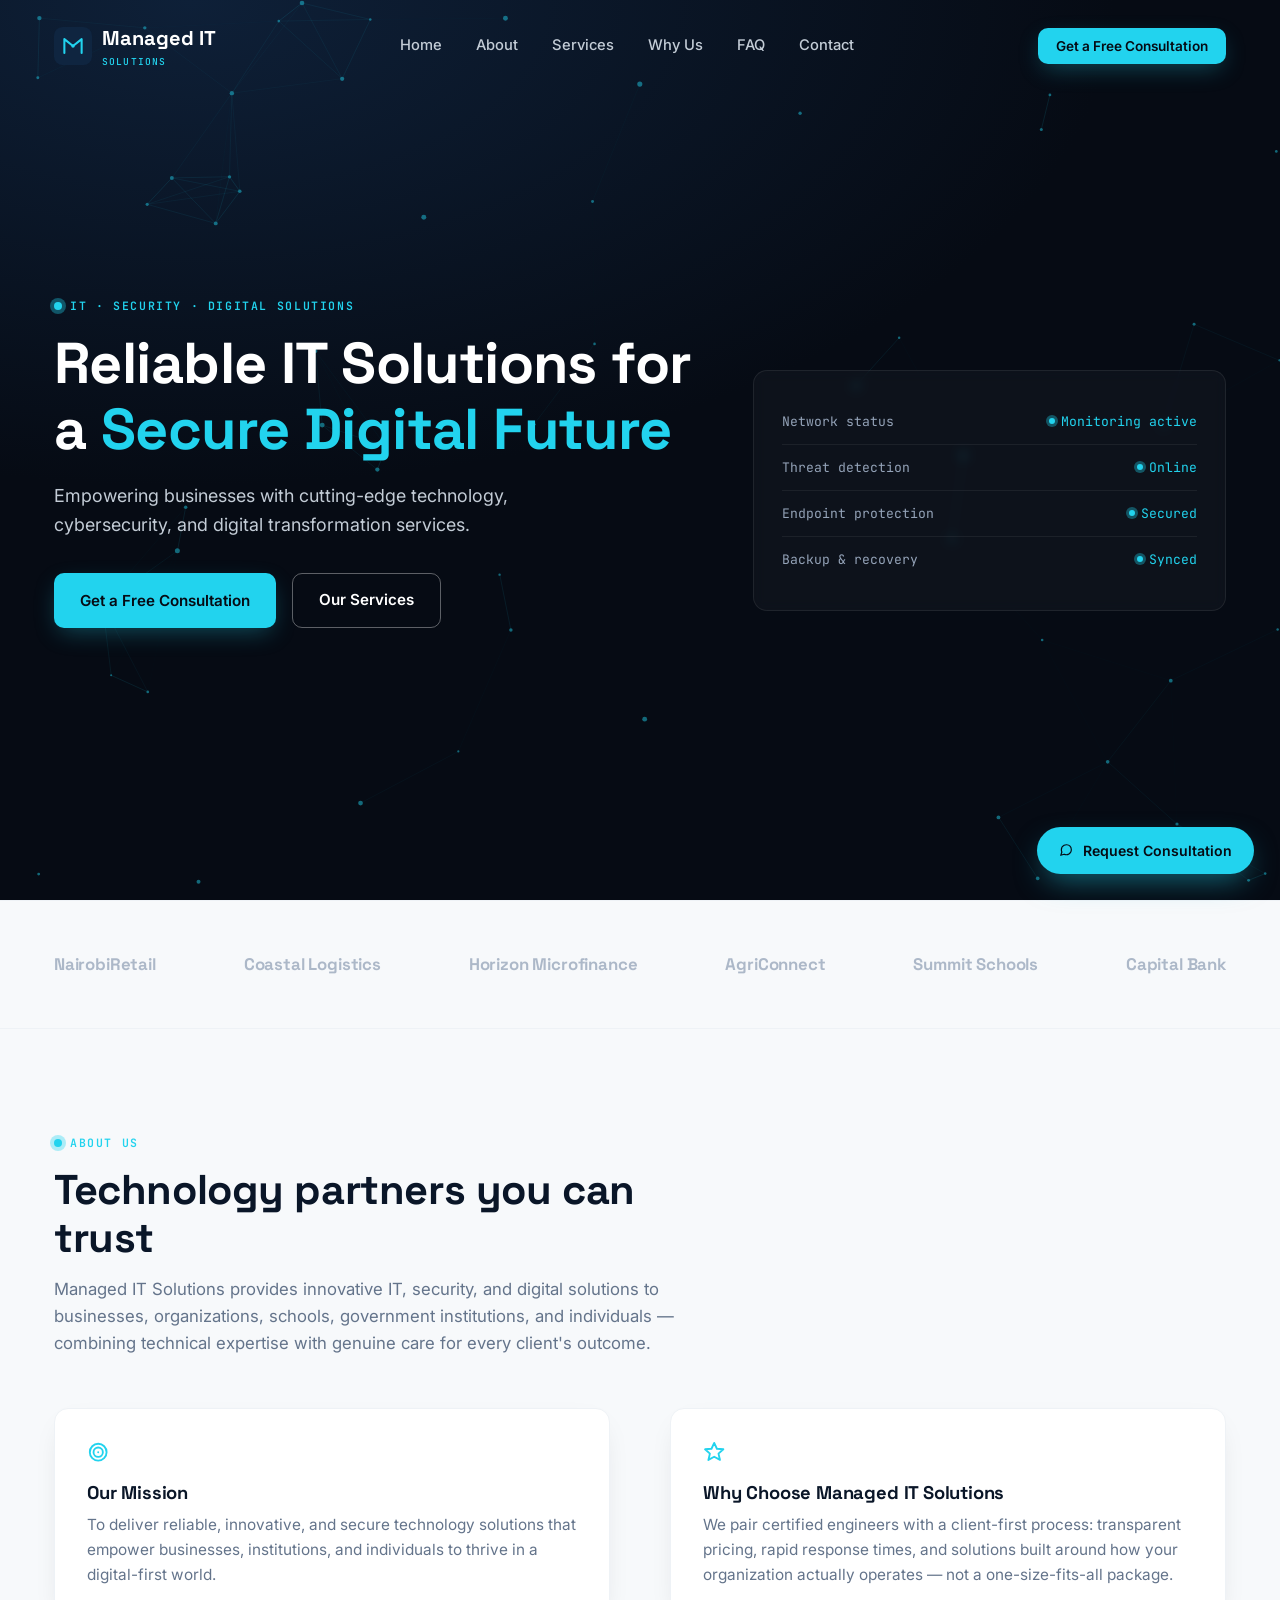
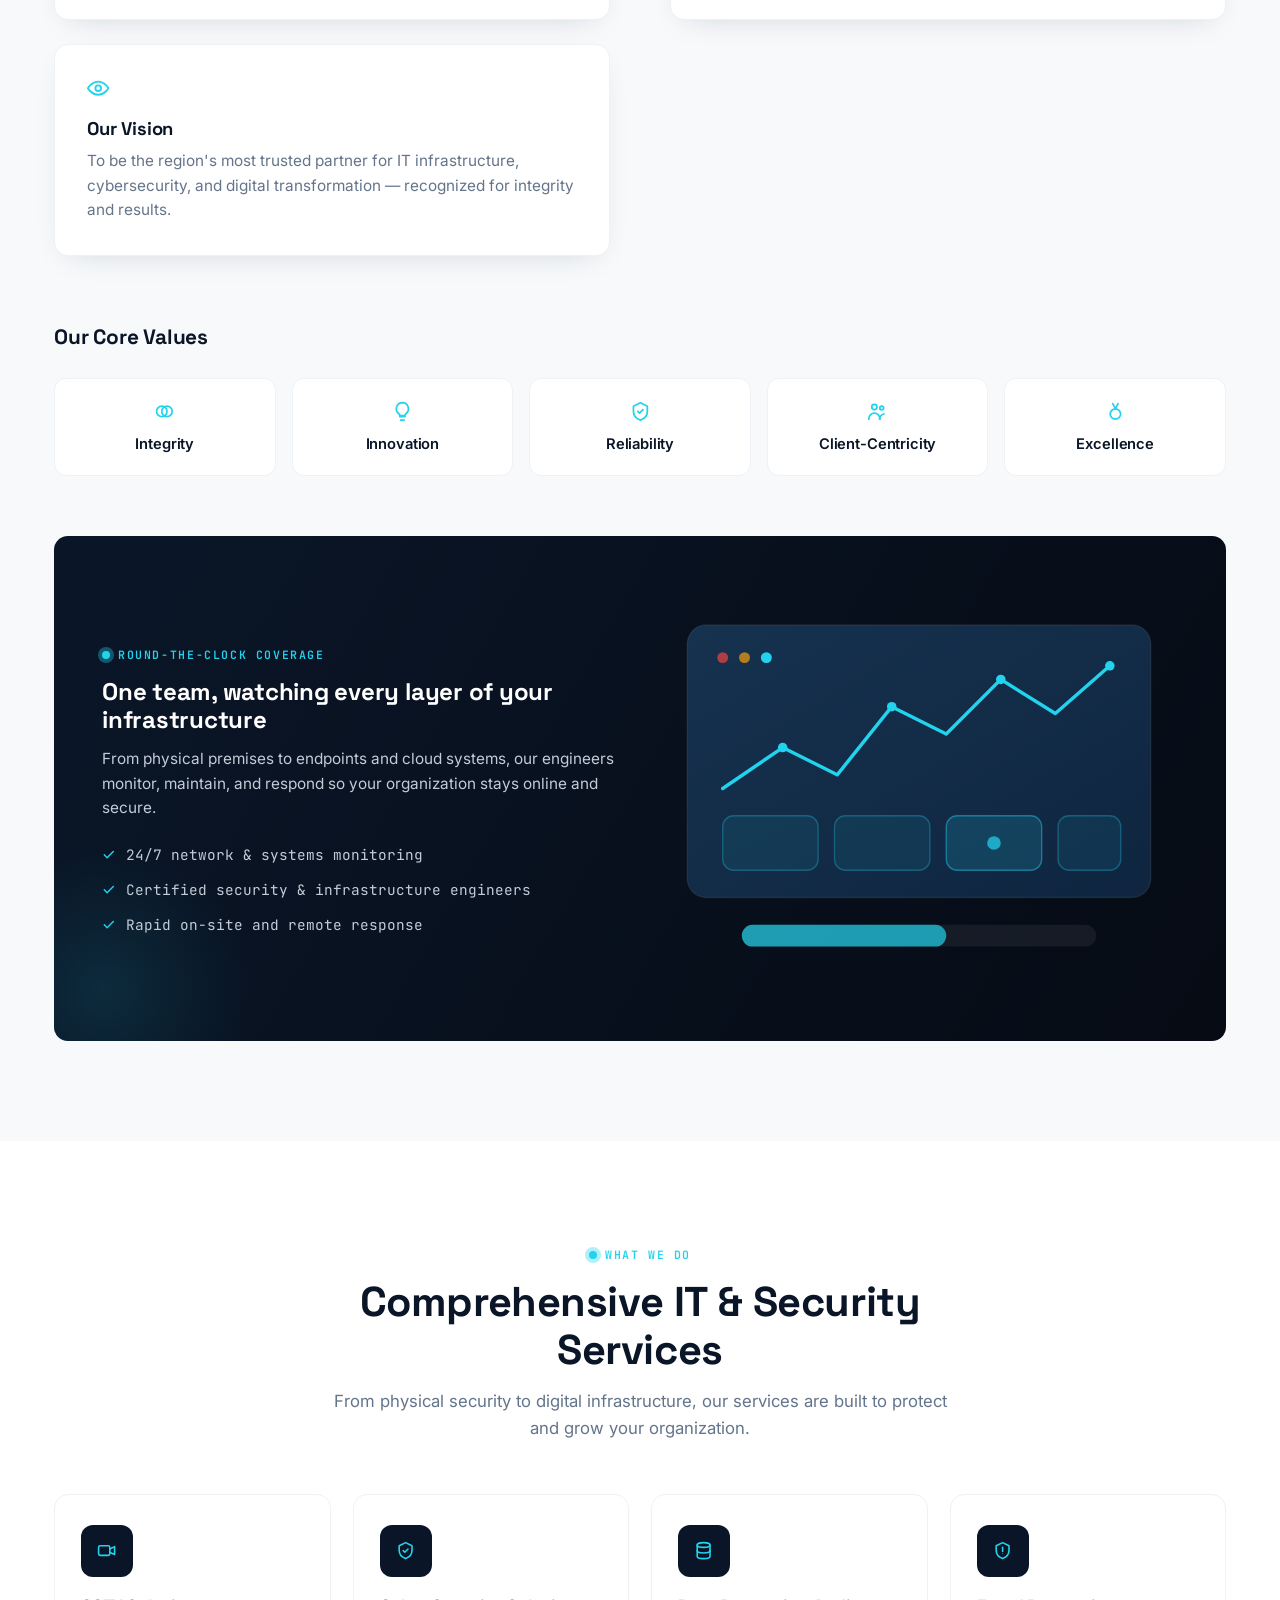
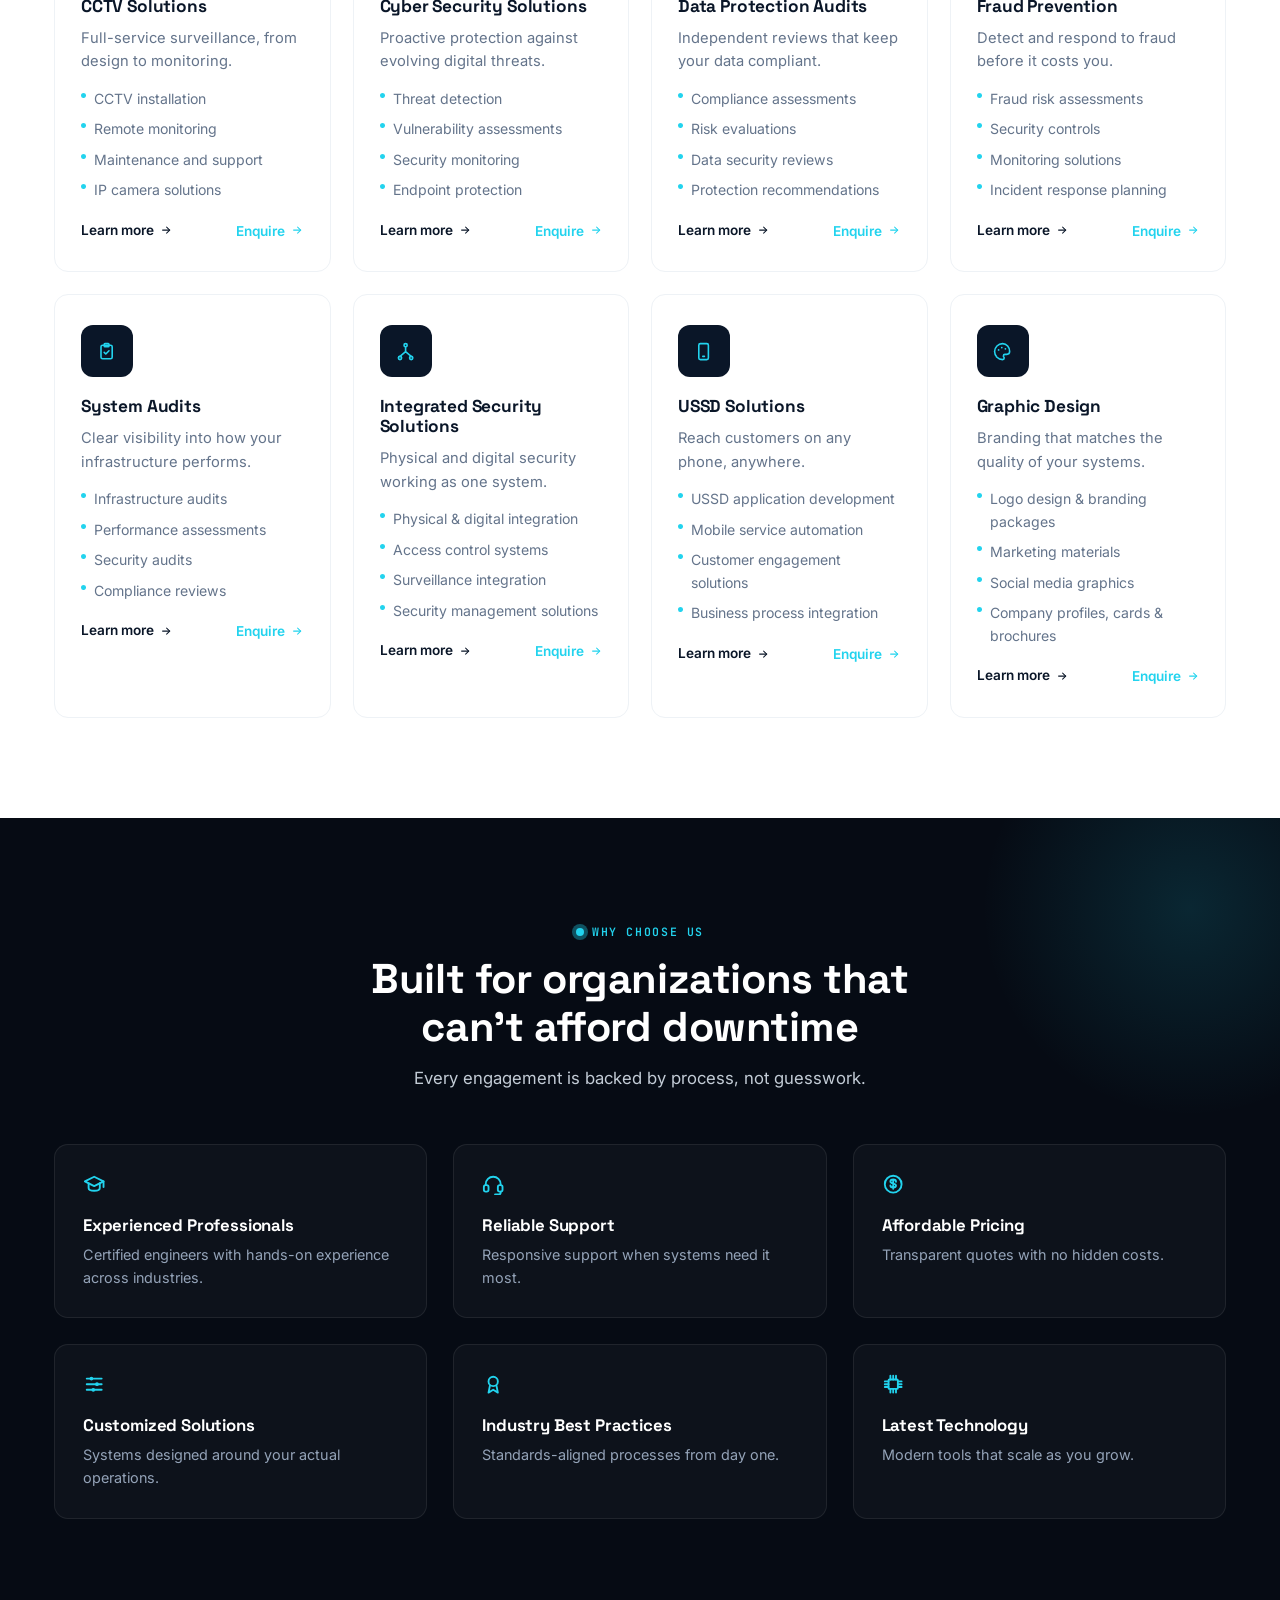
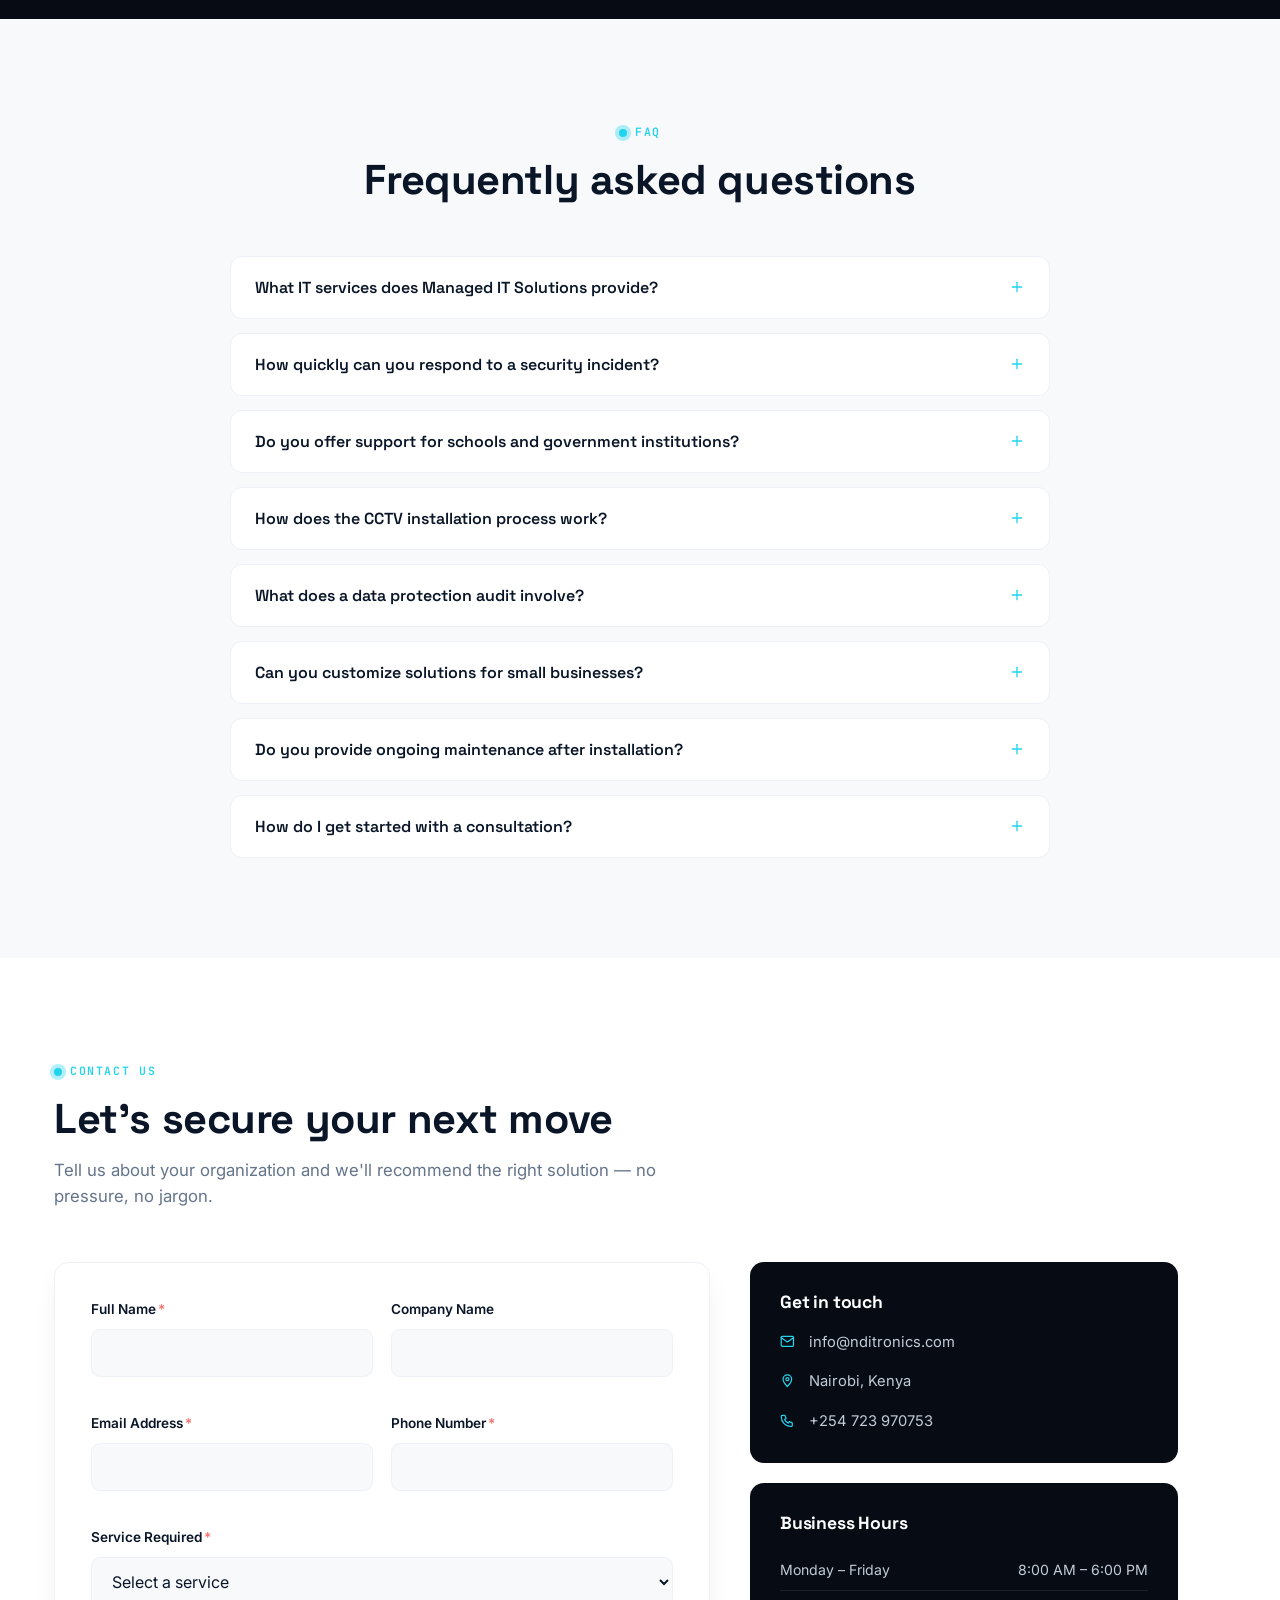
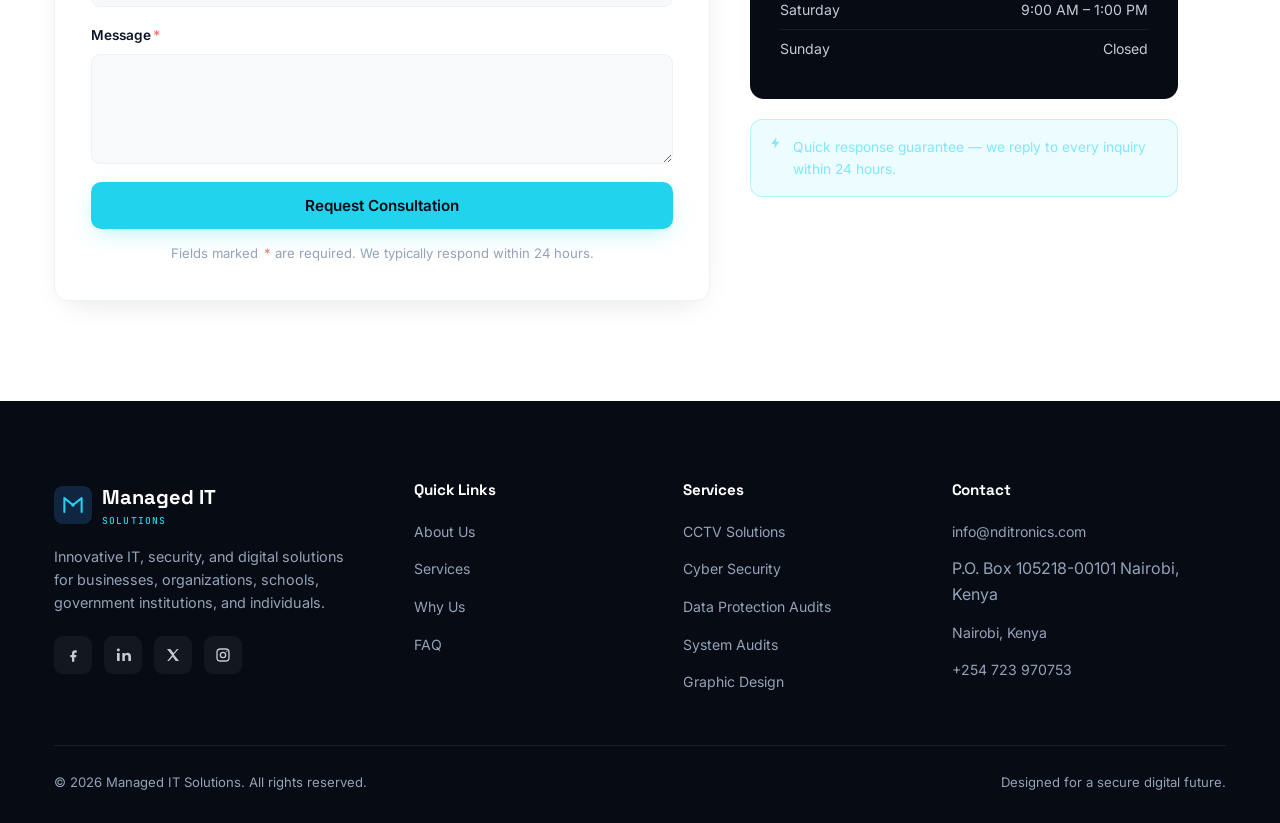
==== commit b7e65b4e: "Add files via upload" ====
--- a/index.html
+++ b/index.html
@@ -39,8 +39,8 @@
   "name": "Managed IT Solutions",
   "description": "Innovative IT, security, and digital solutions for businesses, organizations, schools, and government institutions.",
   "url": "https://www.YOURDOMAIN.com/",
-  "email": "ndirangungu@gmail.com",
-  "telephone": "+254721266628",
+  "email": "info@nditronics.com",
+  "telephone": "+254723970753",
   "image": "https://www.YOURDOMAIN.com/assets/og-image.png",
   "address": {
     "@type": "PostalAddress",
@@ -918,16 +918,16 @@
         <div class="form-success" id="formSuccess">
           <svg class="icon" viewBox="0 0 24 24" fill="none" stroke="currentColor" stroke-width="2" stroke-linecap="round" stroke-linejoin="round"><circle cx="12" cy="12" r="9"/><path d="M8 12l3 3 5-6"/></svg>
           <h3>Almost there</h3>
-          <p>Your message is ready in Gmail, WhatsApp, or SMS — just hit send to reach ndirangungu@gmail.com. Prefer to talk? Call +254 721 266628.</p>
+          <p>Your message is ready in Gmail, WhatsApp, or SMS — just hit send to reach info@nditronics.com. Prefer to talk? Call +254 723 970753.</p>
         </div>
       </div>
 
       <div class="contact-info reveal">
         <div class="info-card">
           <h3>Get in touch</h3>
-          <div class="info-row"><svg class="icon" viewBox="0 0 24 24" fill="none" stroke="currentColor" stroke-width="2" stroke-linecap="round" stroke-linejoin="round"><rect x="2" y="4" width="20" height="16" rx="2"/><path d="M2 6l10 7 10-7"/></svg><a href="mailto:ndirangungu@gmail.com">ndirangungu@gmail.com</a></div>
+          <div class="info-row"><svg class="icon" viewBox="0 0 24 24" fill="none" stroke="currentColor" stroke-width="2" stroke-linecap="round" stroke-linejoin="round"><rect x="2" y="4" width="20" height="16" rx="2"/><path d="M2 6l10 7 10-7"/></svg><a href="mailto:info@nditronics.com">info@nditronics.com</a></div>
           <div class="info-row"><svg class="icon" viewBox="0 0 24 24" fill="none" stroke="currentColor" stroke-width="2" stroke-linecap="round" stroke-linejoin="round"><path d="M12 22s7-7.5 7-12a7 7 0 10-14 0c0 4.5 7 12 7 12z"/><circle cx="12" cy="10" r="2.5"/></svg><span>Nairobi, Kenya</span></div>
-          <div class="info-row"><svg class="icon" viewBox="0 0 24 24" fill="none" stroke="currentColor" stroke-width="2" stroke-linecap="round" stroke-linejoin="round"><path d="M4 4h4l2 5-2.5 1.5a12 12 0 006 6L15 14l5 2v4a2 2 0 01-2 2A16 16 0 012 6a2 2 0 012-2z"/></svg><a href="tel:+254721266628">+254 721 266628</a></div>
+          <div class="info-row"><svg class="icon" viewBox="0 0 24 24" fill="none" stroke="currentColor" stroke-width="2" stroke-linecap="round" stroke-linejoin="round"><path d="M4 4h4l2 5-2.5 1.5a12 12 0 006 6L15 14l5 2v4a2 2 0 01-2 2A16 16 0 012 6a2 2 0 012-2z"/></svg><a href="tel:+254723970753">+254 723 970753</a></div>
         </div>
         <div class="info-card">
           <h3>Business Hours</h3>
@@ -950,9 +950,9 @@
         <a href="#home" class="logo"><svg class="logo-mark" viewBox="0 0 44 44" fill="none" xmlns="http://www.w3.org/2000/svg"><rect width="44" height="44" rx="10" fill="#0F2540"/><path d="M12 30V14L22 22L32 14V30" stroke="#22D3EE" stroke-width="2.4" stroke-linecap="round" stroke-linejoin="round"/><circle cx="22" cy="22" r="2" fill="#22D3EE"/></svg><span>Managed IT<br><small>SOLUTIONS</small></span></a>
         <p>Innovative IT, security, and digital solutions for businesses, organizations, schools, government institutions, and individuals.</p>
         <div class="social-row">
-          <a href="#" target="_blank" rel="noopener noreferrer" aria-label="Facebook"><svg class="icon" viewBox="0 0 24 24" fill="currentColor"><path d="M15 8.5h2.5V5h-2.5c-2.5 0-4.5 2-4.5 4.5V12H8v3.5h2.5V22H14v-6.5h2.7l.5-3.5H14v-2c0-.8.7-1.5 1.5-1.5z"/></svg></a>
-          <a href="#" target="_blank" rel="noopener noreferrer" aria-label="LinkedIn"><svg class="icon" viewBox="0 0 24 24" fill="currentColor"><rect x="3" y="9" width="4" height="12"/><circle cx="5" cy="4.5" r="2.2"/><path d="M11 9h3.6v2c.6-1.1 1.9-2.3 4-2.3 4.3 0 5.4 2.5 5.4 6.5V21H20v-5.3c0-1.6 0-3.7-2.4-3.7s-2.8 1.7-2.8 3.6V21H11z"/></svg></a>
-          <a href="#" target="_blank" rel="noopener noreferrer" aria-label="X"><svg class="icon" viewBox="0 0 24 24" fill="currentColor"><path d="M3 3l7.5 9.5L3.3 21H6l5.6-6.3L16 21h5l-7.8-9.9L20.5 3H18l-5.2 5.9L8 3z"/></svg></a>
+          <a href="https://www.facebook.com/nditronicsltd/" target="_blank" rel="noopener noreferrer" aria-label="Facebook"><svg class="icon" viewBox="0 0 24 24" fill="currentColor"><path d="M15 8.5h2.5V5h-2.5c-2.5 0-4.5 2-4.5 4.5V12H8v3.5h2.5V22H14v-6.5h2.7l.5-3.5H14v-2c0-.8.7-1.5 1.5-1.5z"/></svg></a>
+          <a href="https://www.linkedin.com/company/nditronics/" target="_blank" rel="noopener noreferrer" aria-label="LinkedIn"><svg class="icon" viewBox="0 0 24 24" fill="currentColor"><rect x="3" y="9" width="4" height="12"/><circle cx="5" cy="4.5" r="2.2"/><path d="M11 9h3.6v2c.6-1.1 1.9-2.3 4-2.3 4.3 0 5.4 2.5 5.4 6.5V21H20v-5.3c0-1.6 0-3.7-2.4-3.7s-2.8 1.7-2.8 3.6V21H11z"/></svg></a>
+          <a href="https://x.com/nditronicsltd" target="_blank" rel="noopener noreferrer" aria-label="X"><svg class="icon" viewBox="0 0 24 24" fill="currentColor"><path d="M3 3l7.5 9.5L3.3 21H6l5.6-6.3L16 21h5l-7.8-9.9L20.5 3H18l-5.2 5.9L8 3z"/></svg></a>
           <a href="#" target="_blank" rel="noopener noreferrer" aria-label="Instagram"><svg class="icon" viewBox="0 0 24 24" fill="none" stroke="currentColor" stroke-width="2"><rect x="3" y="3" width="18" height="18" rx="5"/><circle cx="12" cy="12" r="4"/><circle cx="17.5" cy="6.5" r="1" fill="currentColor" stroke="none"/></svg></a>
         </div>
       </div>
@@ -978,9 +978,10 @@
       <div class="footer-col">
         <h4>Contact</h4>
         <ul>
-          <li><a href="mailto:ndirangungu@gmail.com">ndirangungu@gmail.com</a></li>
-          <li><a href="#contact">Nairobi, Kenya</a></li>
-          <li><a href="tel:+254721266628">+254 721 266628</a></li>
+          <li><a href="mailto:info@nditronics.com">info@nditronics.com</a></li>
+          <li>P.O. Box 105218-00101 Nairobi, Kenya</li>
+<li><a href="#contact">Nairobi, Kenya</a></li>
+          <li><a href="tel:+254723970753">+254 723 970753</a></li>
         </ul>
       </div>
     </div>
@@ -1006,21 +1007,21 @@
         <span class="contact-modal-icon gmail-icon"><svg viewBox="0 0 24 24" fill="none" stroke="currentColor" stroke-width="2" stroke-linecap="round" stroke-linejoin="round"><rect x="2" y="4" width="20" height="16" rx="2"/><path d="M2 6l10 7 10-7"/></svg></span>
         <span class="contact-modal-btn-text">
           <strong>Email via Gmail</strong>
-          <small>Opens a pre-filled message to ndirangungu@gmail.com</small>
+          <small>Opens a pre-filled message to info@nditronics.com</small>
         </span>
       </button>
       <button type="button" class="contact-modal-btn whatsapp" id="contactModalWhatsapp">
         <span class="contact-modal-icon whatsapp-icon"><svg viewBox="0 0 24 24" fill="none" stroke="currentColor" stroke-width="2" stroke-linecap="round" stroke-linejoin="round"><path d="M21 11.5a8.4 8.4 0 01-.9 3.8 8.5 8.5 0 01-7.6 4.7 8.4 8.4 0 01-3.8-.9L3 21l1.9-5.7a8.4 8.4 0 01-.9-3.8 8.5 8.5 0 014.7-7.6 8.4 8.4 0 013.8-.9h.5a8.5 8.5 0 018 8v.5z"/></svg></span>
         <span class="contact-modal-btn-text">
           <strong>Message on WhatsApp</strong>
-          <small>Opens a pre-filled chat to +254 721 266628</small>
+          <small>Opens a pre-filled chat to +254 723 970753</small>
         </span>
       </button>
       <button type="button" class="contact-modal-btn sms" id="contactModalSms">
         <span class="contact-modal-icon sms-icon"><svg viewBox="0 0 24 24" fill="none" stroke="currentColor" stroke-width="2" stroke-linecap="round" stroke-linejoin="round"><path d="M21 15a2 2 0 01-2 2H7l-4 4V5a2 2 0 012-2h14a2 2 0 012 2v10z"/></svg></span>
         <span class="contact-modal-btn-text">
           <strong>Send an SMS</strong>
-          <small>Opens a pre-filled text message to +254 721 266628</small>
+          <small>Opens a pre-filled text message to +254 723 970753</small>
         </span>
       </button>
     </div>
@@ -1078,9 +1079,9 @@
 });
 
 // ===== Contact channel modal (Gmail / WhatsApp / SMS) =====
-const CONTACT_EMAIL = 'ndirangungu@gmail.com';
-const WHATSAPP_NUMBER = '254721266628'; // +254 721 266628, international format for wa.me
-const SMS_NUMBER = '+254721266628';
+const CONTACT_EMAIL = 'info@nditronics.com';
+const WHATSAPP_NUMBER = '254723970753'; // +254 723 970753, international format for wa.me
+const SMS_NUMBER = '+254723970753';
 
 function buildGmailUrl(subject, body) {
   return 'https://mail.google.com/mail/?view=cm&fs=1&to=' + encodeURIComponent(CONTACT_EMAIL) +
